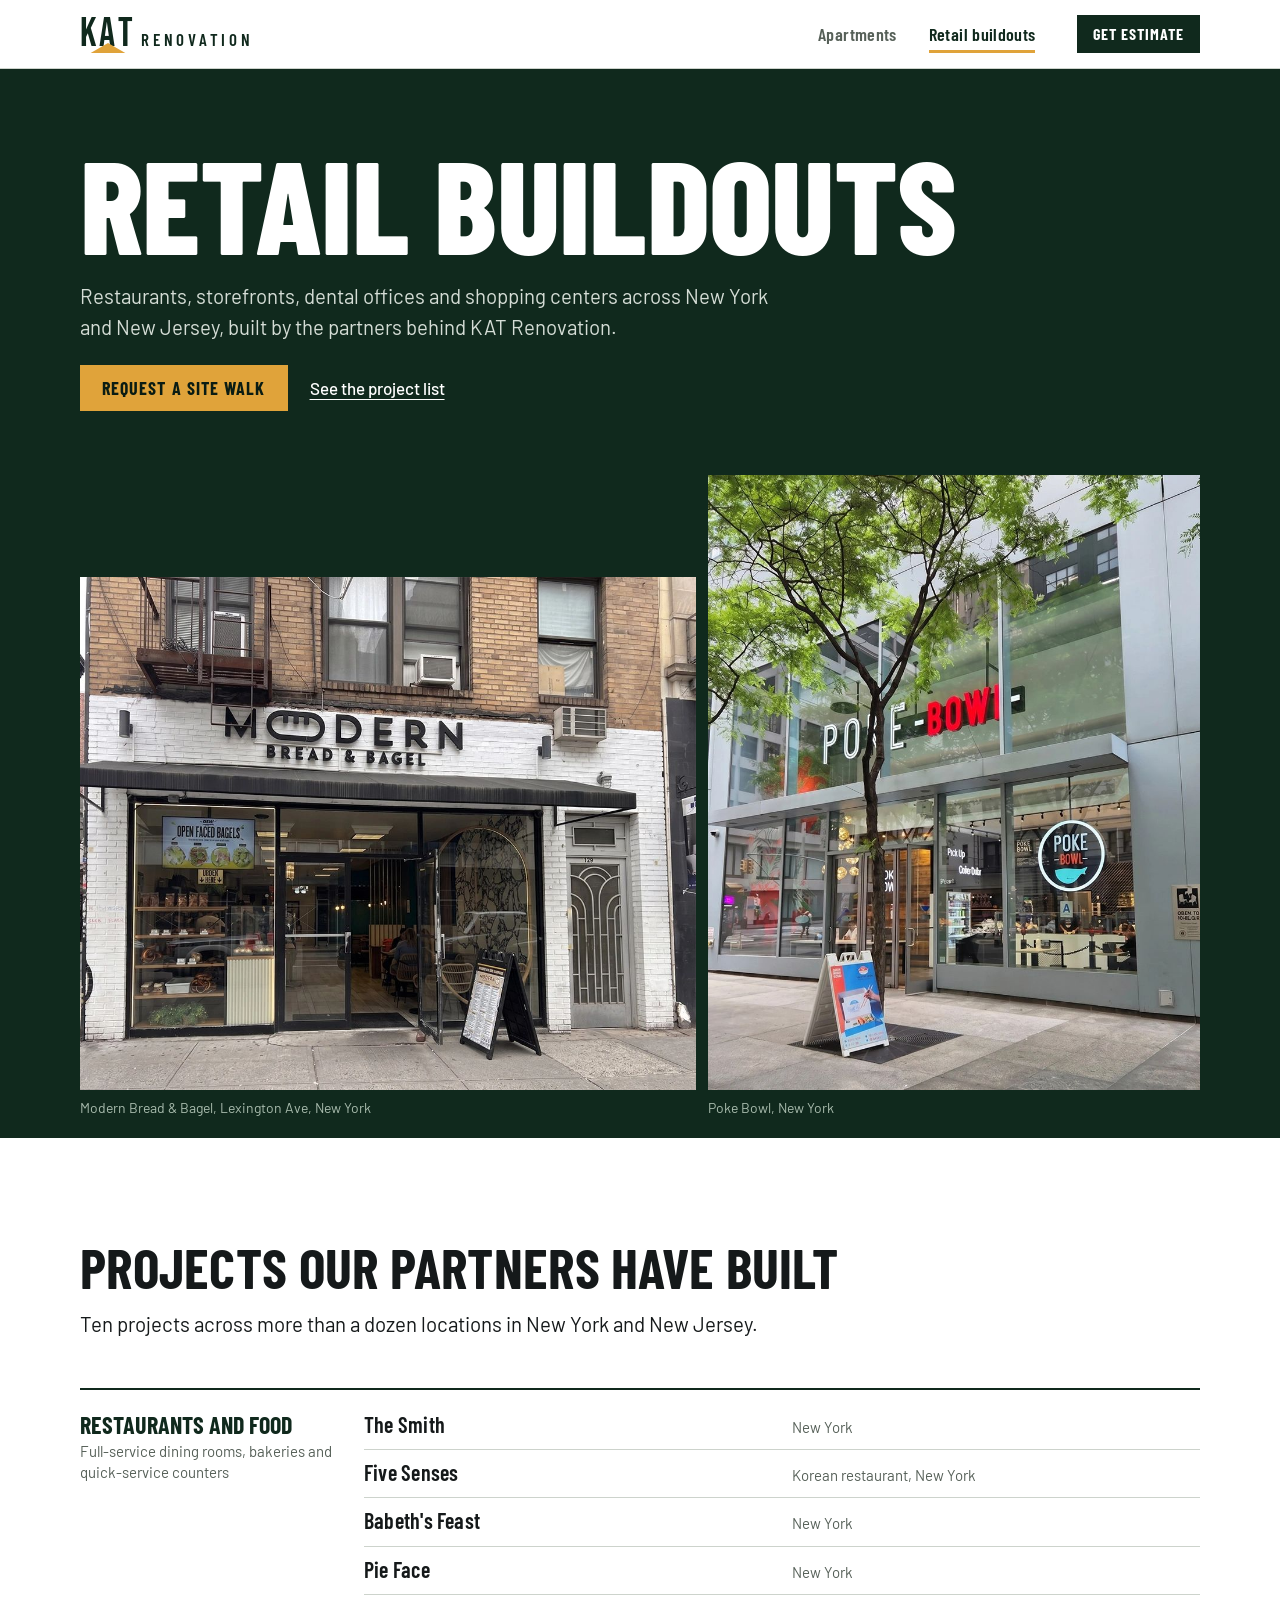
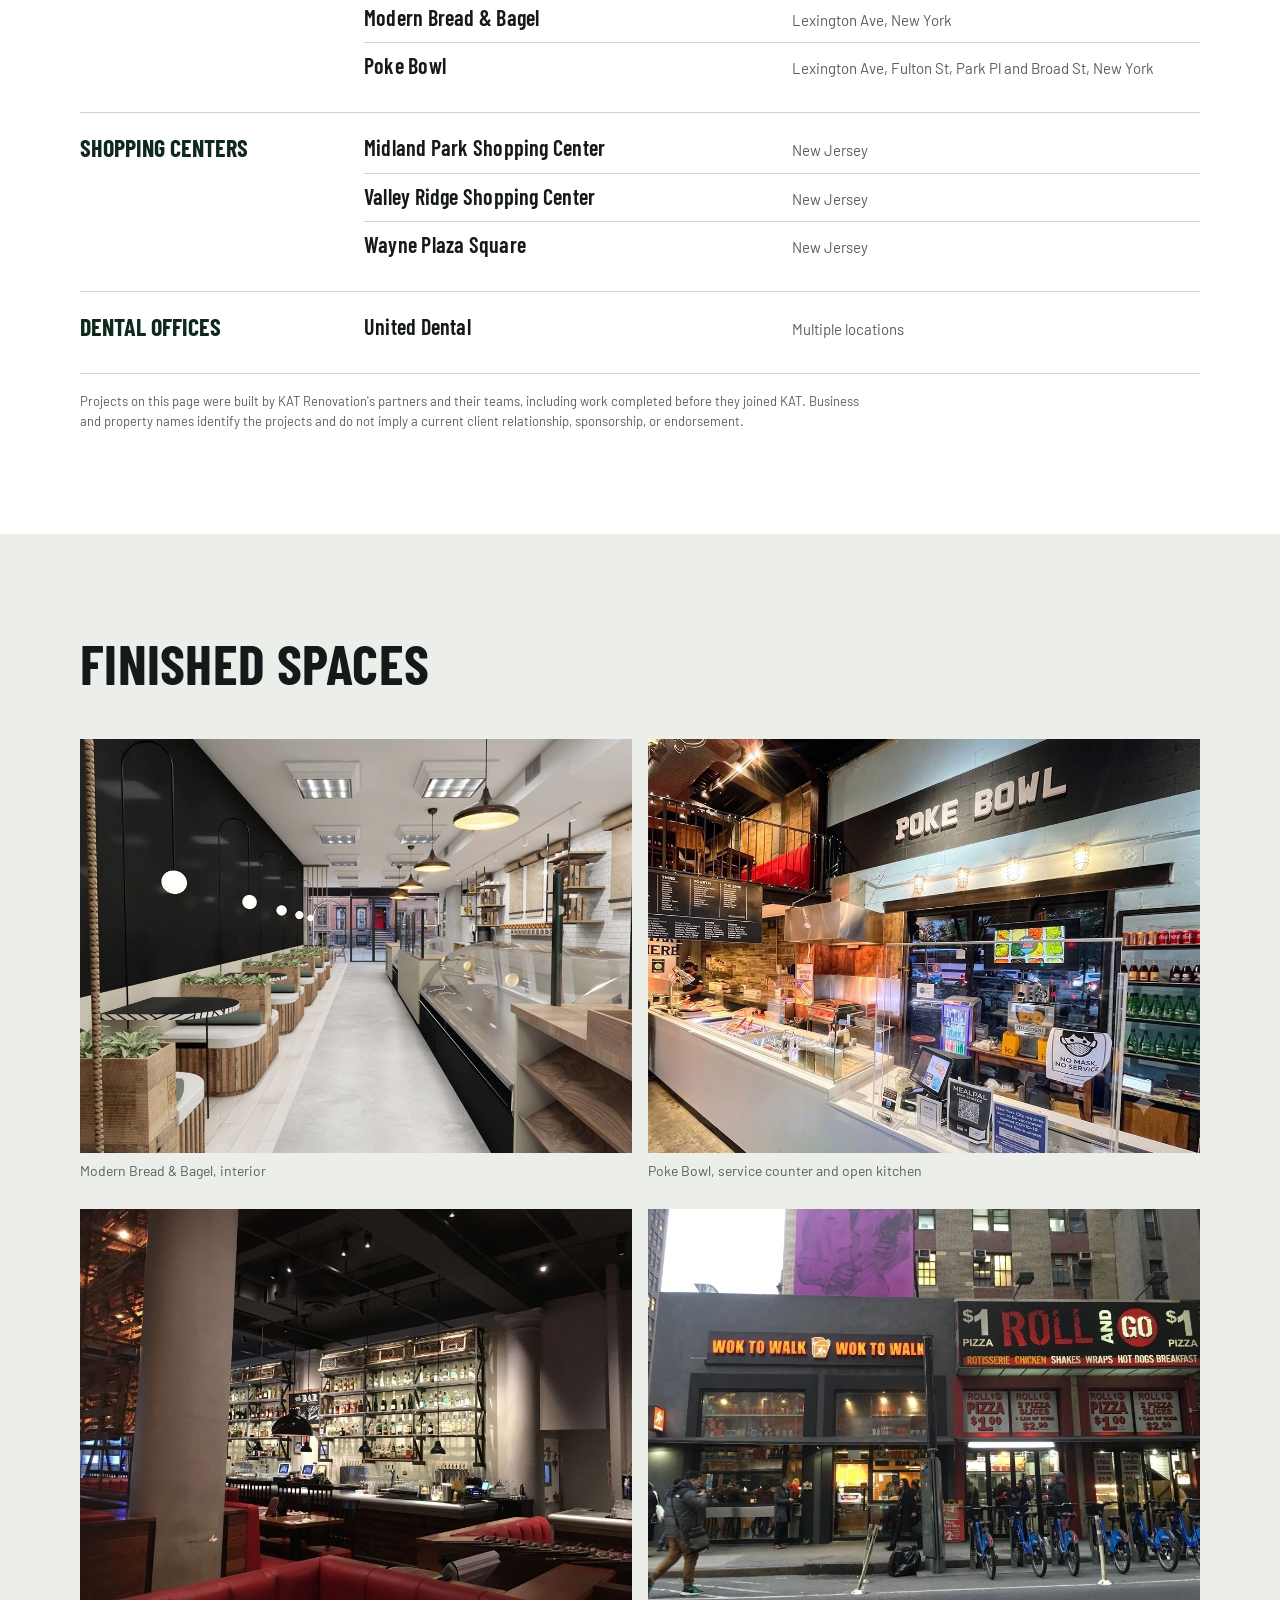
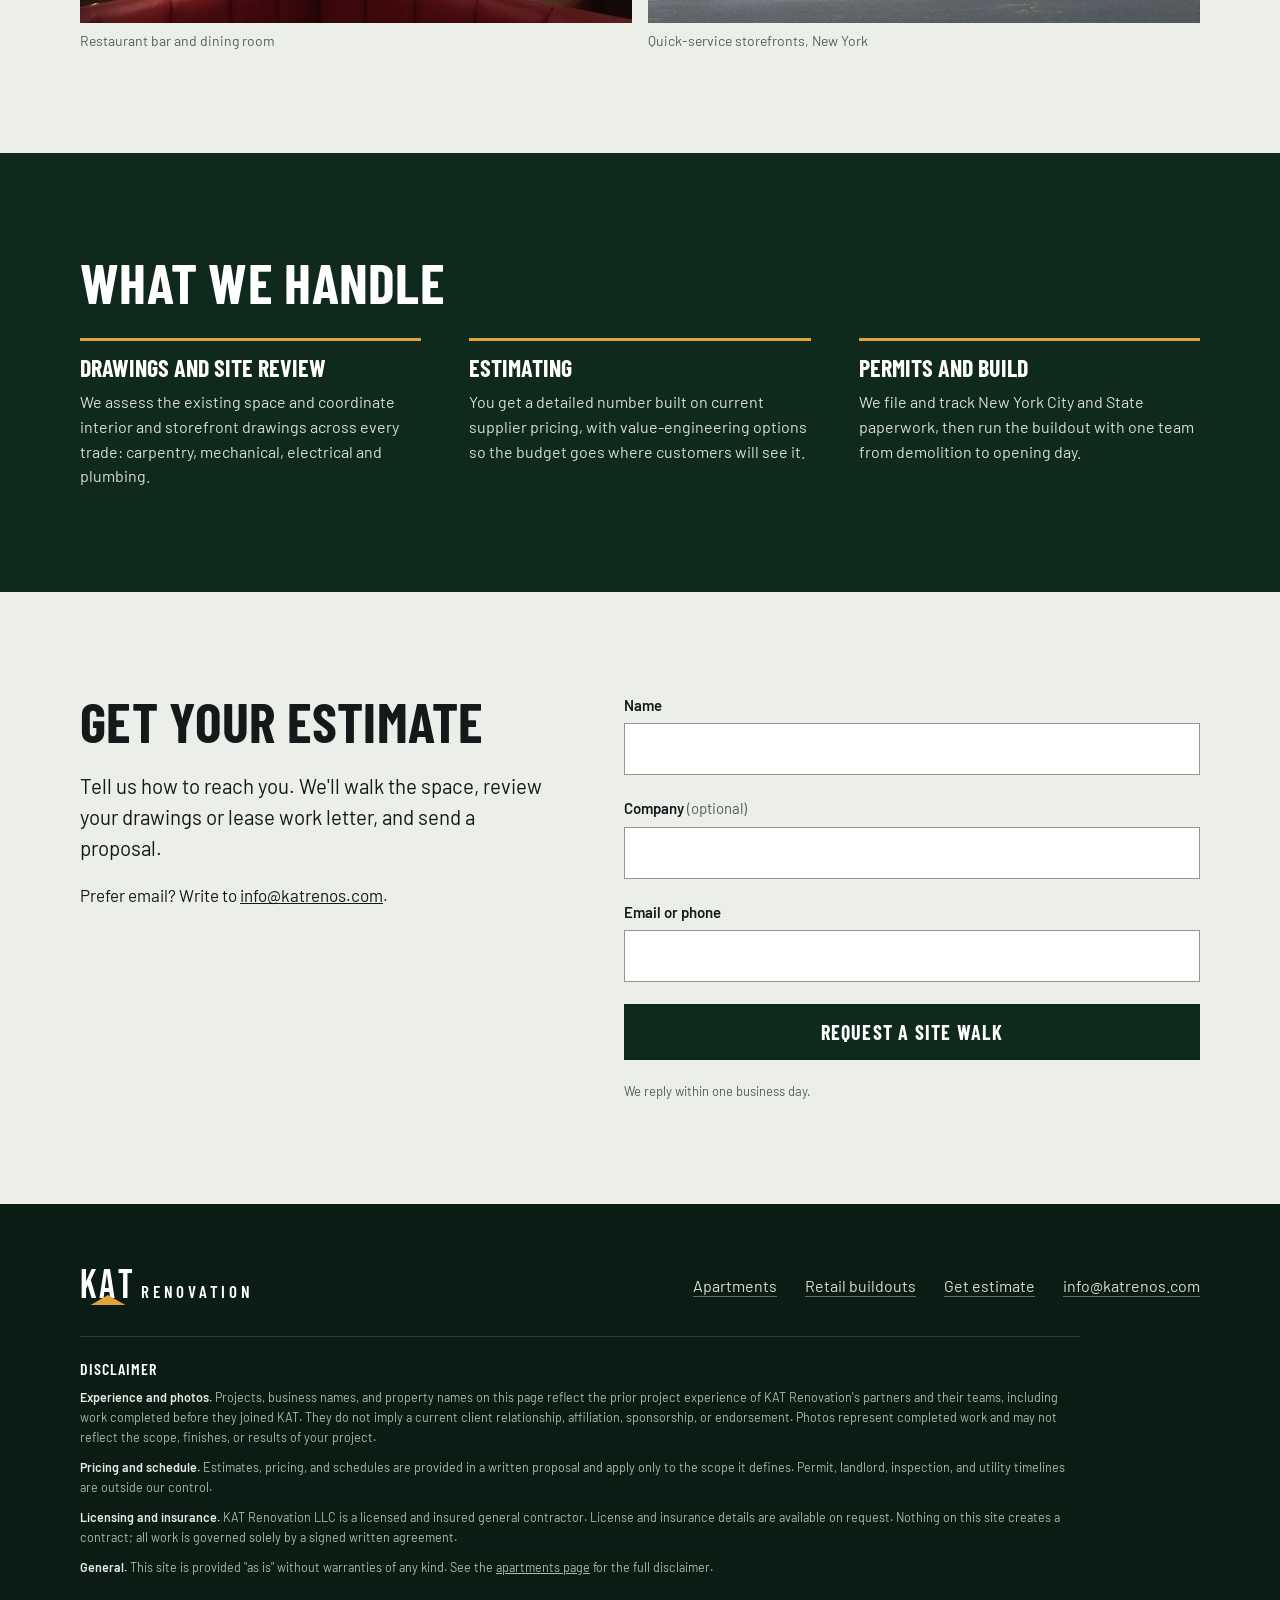
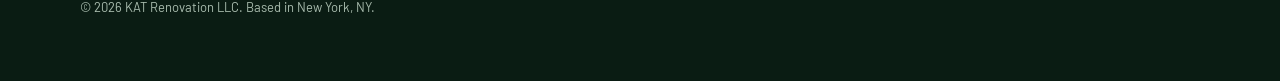
==== retail/index.html @ f68cf0c4 "design: site refresh and new Retail Buildouts page - Hand-written CSS replaces the Tailwind CDN; Bar" ====
<!doctype html>
<html lang="en">
<head>
<meta charset="utf-8">
<meta name="viewport" content="width=device-width, initial-scale=1, viewport-fit=cover">
<title>Retail Buildouts | KAT Renovation</title>
<meta name="description" content="Restaurant, storefront, dental office and shopping center buildouts across New York and New Jersey, from the partners behind KAT Renovation.">
<link rel="canonical" href="https://katrenos.com/retail/">
<meta property="og:site_name" content="KAT Renovation">
<meta property="og:title" content="Retail Buildouts | KAT Renovation">
<meta property="og:description" content="Restaurant, storefront, dental office and shopping center buildouts across New York and New Jersey.">
<meta property="og:url" content="https://katrenos.com/retail/">
<meta property="og:type" content="website">
<meta property="og:image" content="https://katrenos.com/images/og-card-2026.jpg">
<meta property="og:image:width" content="1200">
<meta property="og:image:height" content="630">
<meta name="twitter:card" content="summary_large_image">
<link rel="icon" type="image/png" sizes="32x32" href="/favicon-32.png">
<link rel="icon" type="image/png" sizes="192x192" href="/favicon-192.png">
<link rel="apple-touch-icon" sizes="180x180" href="/apple-touch-icon.png">
<link rel="preconnect" href="https://fonts.googleapis.com">
<link rel="preconnect" href="https://fonts.gstatic.com" crossorigin>
<link href="https://fonts.googleapis.com/css2?family=Barlow:wght@400;500;600&family=Barlow+Condensed:wght@600;700;800&family=Bebas+Neue&display=swap" rel="stylesheet">
<link rel="stylesheet" href="/styles.css?v=3">
</head>
<body>

<header class="site-header">
  <div class="wrap">
    <a href="/" class="kat-logo" aria-label="KAT Renovation home">
      <span class="kat-mark" aria-hidden="true">K<span class="a">A<svg viewBox="0 0 100 50" preserveAspectRatio="none"><polygon points="50,0 100,50 0,50" fill="#e0a33a"/></svg></span>T</span>
      <span class="kat-word">Renovation</span>
    </a>
    <nav class="tabs" aria-label="Work">
      <a href="/">Apartments</a>
      <a href="/retail/" aria-current="page">Retail buildouts</a>
    </nav>
    <a href="#estimate" class="btn btn--small">Get estimate</a>
  </div>
</header>

<main>

<section class="retail-hero">
  <div class="wrap">
    <div class="hero-copy">
      <h1 class="h-display">Retail buildouts</h1>
      <p class="lede">Restaurants, storefronts, dental offices and shopping centers across New York and New Jersey, built by the partners behind KAT Renovation.</p>
      <div class="hero-actions">
        <a href="#estimate" class="btn btn--gold">Request a site walk</a>
        <a href="#projects" class="text">See the project list</a>
      </div>
    </div>
    <div class="retail-lead">
      <figure class="wide">
        <img src="/images/retail/modern-bread-bagel-storefront.jpg" alt="Modern Bread and Bagel storefront with black awning and glass entry" width="1023" height="850">
        <figcaption>Modern Bread &amp; Bagel, Lexington Ave, New York</figcaption>
      </figure>
      <figure class="tall">
        <img src="/images/retail/poke-bowl-entrance.jpg" alt="Poke Bowl restaurant with a double-height glass storefront" width="1023" height="1059">
        <figcaption>Poke Bowl, New York</figcaption>
      </figure>
    </div>
  </div>
</section>

<section class="band" id="projects">
  <div class="wrap">
    <h2 class="h-section">Projects our partners have built</h2>
    <p class="lede" style="margin-top:14px">Ten projects across more than a dozen locations in New York and New Jersey.</p>
    <div class="ledger">
      <div class="ledger-group">
        <h3>Restaurants and food<small>Full-service dining rooms, bakeries and quick-service counters</small></h3>
        <ul class="ledger-list">
          <li><b>The Smith</b><span>New York</span></li>
          <li><b>Five Senses</b><span>Korean restaurant, New York</span></li>
          <li><b>Babeth's Feast</b><span>New York</span></li>
          <li><b>Pie Face</b><span>New York</span></li>
          <li><b>Modern Bread &amp; Bagel</b><span>Lexington Ave, New York</span></li>
          <li><b>Poke Bowl</b><span>Lexington Ave, Fulton St, Park Pl and Broad St, New York</span></li>
        </ul>
      </div>
      <div class="ledger-group">
        <h3>Shopping centers</h3>
        <ul class="ledger-list">
          <li><b>Midland Park Shopping Center</b><span>New Jersey</span></li>
          <li><b>Valley Ridge Shopping Center</b><span>New Jersey</span></li>
          <li><b>Wayne Plaza Square</b><span>New Jersey</span></li>
        </ul>
      </div>
      <div class="ledger-group">
        <h3>Dental offices</h3>
        <ul class="ledger-list">
          <li><b>United Dental</b><span>Multiple locations</span></li>
        </ul>
      </div>
    </div>
    <p class="note" style="margin-top:18px;max-width:60em">Projects on this page were built by KAT Renovation's partners and their teams, including work completed before they joined KAT. Business and property names identify the projects and do not imply a current client relationship, sponsorship, or endorsement.</p>
  </div>
</section>

<section class="band band--concrete">
  <div class="wrap">
    <h2 class="h-section">Finished spaces</h2>
    <div class="gallery">
      <figure>
        <img src="/images/retail/modern-bread-bagel-interior.jpg" alt="Bakery cafe interior with banquette seating, a display counter and pendant lights" loading="lazy" width="1023" height="767">
        <figcaption>Modern Bread &amp; Bagel, interior</figcaption>
      </figure>
      <figure>
        <img src="/images/retail/poke-bowl-counter.jpg" alt="Poke Bowl service counter with an open kitchen and mezzanine seating" loading="lazy" width="1023" height="794">
        <figcaption>Poke Bowl, service counter and open kitchen</figcaption>
      </figure>
      <figure>
        <img src="/images/retail/restaurant-bar.jpg" alt="Restaurant bar with a tall back-bar shelving wall and red leather booths" loading="lazy" width="1008" height="756">
        <figcaption>Restaurant bar and dining room</figcaption>
      </figure>
      <figure>
        <img src="/images/retail/quick-service-storefronts.jpg" alt="Two adjoining quick-service storefronts on a Manhattan street" loading="lazy" width="1008" height="756">
        <figcaption>Quick-service storefronts, New York</figcaption>
      </figure>
    </div>
  </div>
</section>

<section class="band band--shed">
  <div class="wrap">
    <h2 class="h-section">What we handle</h2>
    <div class="scope">
      <div>
        <h3>Drawings and site review</h3>
        <p>We assess the existing space and coordinate interior and storefront drawings across every trade: carpentry, mechanical, electrical and plumbing.</p>
      </div>
      <div>
        <h3>Estimating</h3>
        <p>You get a detailed number built on current supplier pricing, with value-engineering options so the budget goes where customers will see it.</p>
      </div>
      <div>
        <h3>Permits and build</h3>
        <p>We file and track New York City and State paperwork, then run the buildout with one team from demolition to opening day.</p>
      </div>
    </div>
  </div>
</section>

<section class="band band--concrete" id="estimate">
  <div class="wrap estimate">
    <div class="stack">
      <h2 class="h-section">Get your estimate</h2>
      <p class="lede">Tell us how to reach you. We'll walk the space, review your drawings or lease work letter, and send a proposal.</p>
      <p>Prefer email? Write to <a href="mailto:info@katrenos.com">info@katrenos.com</a>.</p>
    </div>
    <form class="form" id="estimateForm" action="https://formsubmit.co/info@katrenos.com" method="POST">
      <input type="hidden" name="_subject" value="New retail buildout request from katrenos.com">
      <input type="hidden" name="_captcha" value="false">
      <input type="hidden" name="_template" value="table">
      <input type="hidden" name="project_type" value="Retail buildout">
      <input type="text" name="_honey" style="display:none" tabindex="-1" autocomplete="off">
      <div class="field"><label for="f-name">Name</label><input id="f-name" type="text" name="name" autocomplete="name" required></div>
      <div class="field"><label for="f-company">Company <small>(optional)</small></label><input id="f-company" type="text" name="company" autocomplete="organization"></div>
      <div class="field"><label for="f-contact">Email or phone</label><input id="f-contact" type="text" name="email_or_phone" autocomplete="email" required></div>
      <button class="btn" type="submit">Request a site walk</button>
      <p class="note">We reply within one business day.</p>
    </form>
  </div>
</section>

</main>

<footer class="site-footer">
  <div class="wrap">
    <div class="footer-top">
      <a href="/" class="kat-logo" aria-label="KAT Renovation home">
        <span class="kat-mark" aria-hidden="true">K<span class="a">A<svg viewBox="0 0 100 50" preserveAspectRatio="none"><polygon points="50,0 100,50 0,50" fill="#e0a33a"/></svg></span>T</span>
        <span class="kat-word">Renovation</span>
      </a>
      <nav class="footer-nav" aria-label="Footer">
        <a href="/">Apartments</a>
        <a href="/retail/">Retail buildouts</a>
        <a href="#estimate">Get estimate</a>
        <a href="mailto:info@katrenos.com">info@katrenos.com</a>
      </nav>
    </div>
    <div class="disclaimer">
      <h2>Disclaimer</h2>
      <p><strong>Experience and photos.</strong> Projects, business names, and property names on this page reflect the prior project experience of KAT Renovation's partners and their teams, including work completed before they joined KAT. They do not imply a current client relationship, affiliation, sponsorship, or endorsement. Photos represent completed work and may not reflect the scope, finishes, or results of your project.</p>
      <p><strong>Pricing and schedule.</strong> Estimates, pricing, and schedules are provided in a written proposal and apply only to the scope it defines. Permit, landlord, inspection, and utility timelines are outside our control.</p>
      <p><strong>Licensing and insurance.</strong> KAT Renovation LLC is a licensed and insured general contractor. License and insurance details are available on request. Nothing on this site creates a contract; all work is governed solely by a signed written agreement.</p>
      <p><strong>General.</strong> This site is provided "as is" without warranties of any kind. See the <a href="/#estimate">apartments page</a> for the full disclaimer.</p>
    </div>
    <p class="legal">&copy; 2026 KAT Renovation LLC. Based in New York, NY.</p>
  </div>
</footer>

<script src="/site.js?v=3" defer></script>
</body>
</html>
---- styles.css ----
/* KAT Renovation
   Palette comes from the job site: NYC sidewalk-shed green, caution gold, concrete, primer white.
   Type is the Barlow family, drawn from highway and plate lettering. */

:root {
  --shed: #10291d;
  --shed-deep: #0a1c13;
  --gold: #e0a33a;
  --ink: #15191a;
  --muted: #566058;
  --concrete: #eceeea;
  --paper: #ffffff;
  --rule: #cdd3cc;
  --error: #a3261b;
  --wrap: 1200px;
  --gutter: clamp(16px, 4vw, 40px);
  --display: "Barlow Condensed", "Arial Narrow", sans-serif;
  --body: "Barlow", system-ui, -apple-system, sans-serif;
}

*, *::before, *::after { box-sizing: border-box; }
html { scroll-behavior: smooth; scroll-padding-top: 84px; -webkit-text-size-adjust: 100%; }
body {
  margin: 0;
  background: var(--paper);
  color: var(--ink);
  font: 400 17px/1.55 var(--body);
  -webkit-font-smoothing: antialiased;
}
img { display: block; max-width: 100%; height: auto; }
a { color: inherit; }
h1, h2, h3, p, ul, ol, figure, dl, dd { margin: 0; }
ul, ol { padding: 0; list-style: none; }
:focus-visible { outline: 3px solid var(--gold); outline-offset: 3px; }

.wrap { width: 100%; max-width: var(--wrap); margin-inline: auto; padding-inline: var(--gutter); }
.band { padding-block: clamp(56px, 8vw, 104px); }
.band--concrete { background: var(--concrete); }
.band--shed { background: var(--shed); color: #fff; }
.band--tight { padding-block: clamp(32px, 4vw, 48px); }

/* Type */
.h-display {
  font: 800 clamp(58px, 10.5vw, 132px)/0.86 var(--display);
  letter-spacing: -0.005em;
  text-transform: uppercase;
}
.h-section {
  font: 700 clamp(34px, 4.6vw, 56px)/0.98 var(--display);
  text-transform: uppercase;
  letter-spacing: 0.005em;
}
.h-sub { font: 600 22px/1.2 var(--display); letter-spacing: 0.01em; }
.lede { font-size: clamp(18px, 1.6vw, 21px); line-height: 1.5; max-width: 34em; }
.note { font-size: 13px; line-height: 1.5; color: var(--muted); }
.band--shed .note { color: #a9bcae; }
.measure { max-width: 38em; }
.stack > * + * { margin-top: 1.1em; }

/* Logo */
.kat-logo { display: inline-flex; align-items: baseline; gap: 0.4em; text-decoration: none; line-height: 1; color: var(--shed); }
.kat-mark { position: relative; display: inline-block; font: 400 40px/0.9 "Bebas Neue", Impact, sans-serif; letter-spacing: 0.04em; }
.kat-mark .a { position: relative; display: inline-block; padding: 0 0.02em; }
.kat-mark .a svg { position: absolute; left: 50%; bottom: -0.03em; width: 0.9em; height: 0.26em; transform: translateX(-50%); }
.kat-word { font: 600 17px/1 var(--display); letter-spacing: 0.22em; text-transform: uppercase; }
.site-footer .kat-logo, .band--shed .kat-logo { color: #fff; }

/* Header */
.site-header {
  position: sticky; top: 0; z-index: 40;
  background: rgba(255, 255, 255, 0.94);
  backdrop-filter: saturate(1.4) blur(10px);
  border-bottom: 1px solid var(--rule);
}
.site-header .wrap { display: flex; align-items: center; gap: 16px 28px; min-height: 68px; flex-wrap: wrap; }
.tabs { display: flex; gap: 4px; margin-left: auto; }
.tabs a {
  position: relative;
  padding: 10px 14px;
  font: 600 18px/1 var(--display);
  letter-spacing: 0.02em;
  text-decoration: none;
  color: var(--muted);
}
.tabs a:hover { color: var(--shed); }
.tabs a[aria-current="page"] { color: var(--shed); }
.tabs a[aria-current="page"]::after {
  content: ""; position: absolute; left: 14px; right: 14px; bottom: 0;
  height: 3px; background: var(--gold);
}
.btn {
  display: inline-flex; align-items: center; justify-content: center;
  padding: 14px 22px;
  background: var(--shed); color: #fff;
  font: 700 18px/1 var(--display); letter-spacing: 0.06em; text-transform: uppercase;
  text-decoration: none; border: 0; cursor: pointer;
  transition: background-color 0.15s;
}
.btn:hover { background: var(--shed-deep); }
.btn--gold { background: var(--gold); color: var(--shed-deep); }
.btn--gold:hover { background: #edb75a; }
.btn--small { padding: 11px 16px; font-size: 16px; }
.btn[disabled] { opacity: 0.6; cursor: default; }

@media (max-width: 640px) {
  .site-header .wrap { padding-block: 10px 0; min-height: 0; }
  .site-header .btn { margin-left: auto; }
  .tabs { order: 3; width: 100%; margin: 0 -14px; }
  .tabs a { padding: 12px 14px; }
}

/* Hero */
.hero { padding-block: clamp(32px, 5vw, 72px) clamp(40px, 6vw, 80px); background: var(--concrete); }
.hero-grid { display: grid; gap: clamp(28px, 4vw, 56px); align-items: center; }
@media (min-width: 900px) { .hero-grid { grid-template-columns: minmax(0, 5fr) minmax(0, 6fr); } }
.hero-copy > * + * { margin-top: 22px; }
.hero-copy .who { font: 600 18px/1.2 var(--display); letter-spacing: 0.04em; color: var(--muted); }
.hero-actions { display: flex; flex-wrap: wrap; align-items: center; gap: 14px 22px; }
.hero-actions a.text { font-weight: 500; text-underline-offset: 4px; }

.diptych { position: relative; padding-bottom: 12%; }
.diptych .after { width: 100%; aspect-ratio: 3 / 2; object-fit: cover; }
.diptych .before {
  position: absolute; left: -4%; bottom: 0;
  width: 44%; aspect-ratio: 3 / 2; object-fit: cover;
  border: 6px solid var(--concrete);
}
.tag {
  position: absolute; padding: 5px 10px;
  font: 600 15px/1 var(--display); letter-spacing: 0.04em;
  background: var(--shed); color: #fff;
}
.tag--gold { background: var(--gold); color: var(--shed-deep); }
.diptych .tag-after { top: 14px; right: 14px; }
.diptych .tag-before { left: calc(-4% + 16px); bottom: 10px; }
@media (max-width: 899px) { .diptych .before { left: 0; } .diptych .tag-before { left: 16px; } }

.facts { display: grid; gap: 0; border-top: 2px solid var(--shed); margin-top: clamp(32px, 5vw, 56px); }
.facts li { padding: 16px 0; border-bottom: 1px solid var(--rule); }
.facts strong { display: block; font: 700 26px/1.05 var(--display); text-transform: uppercase; color: var(--shed); }
.facts span { font-size: 15px; color: var(--muted); }
@media (min-width: 760px) {
  .facts { grid-template-columns: repeat(3, 1fr); }
  .facts li { padding: 18px 24px 4px 0; border-bottom: 0; }
  .facts li + li { padding-left: 24px; border-left: 1px solid var(--rule); }
}

/* Experience */
.names { display: flex; flex-wrap: wrap; gap: 6px 40px; font: 700 clamp(26px, 3.2vw, 38px)/1.1 var(--display); text-transform: uppercase; color: var(--shed); }
.split { display: grid; gap: 20px 56px; align-items: start; }
@media (min-width: 900px) { .split { grid-template-columns: minmax(0, 1fr) minmax(0, 1fr); } }

/* Before and after */
.pairs { display: grid; gap: clamp(36px, 5vw, 64px); margin-top: clamp(28px, 4vw, 48px); }
.pair { display: grid; gap: 12px; }
.pair-photos { display: grid; gap: 12px; }
@media (min-width: 640px) { .pair-photos { grid-template-columns: 1fr 1fr; } }
.shot { position: relative; }
.shot img { width: 100%; aspect-ratio: 3 / 2; object-fit: cover; }
.shot .tag { left: 12px; bottom: 12px; }

/* Schedule */
.schedule { margin-top: clamp(28px, 4vw, 48px); }
.sched-axis, .sched-row { display: grid; gap: 6px 24px; }
@media (min-width: 860px) { .sched-axis, .sched-row { grid-template-columns: 300px minmax(0, 1fr); } }
.sched-axis .track { display: flex; font: 600 15px/1 var(--display); letter-spacing: 0.04em; color: var(--muted); padding-bottom: 8px; }
.sched-axis .pre { width: 24%; }
.sched-axis .days { flex: 1; display: flex; justify-content: space-between; border-left: 2px solid var(--shed); padding-left: 8px; }
.sched-axis .days b { color: var(--shed); font-weight: 700; }
@media (max-width: 859px) { .sched-axis > :first-child { display: none; } }
.sched-row { padding: 18px 0; border-top: 1px solid var(--rule); align-items: center; }
.sched-row:last-child { border-bottom: 1px solid var(--rule); }
.sched-row h3 { font: 700 24px/1.05 var(--display); text-transform: uppercase; color: var(--shed); }
.sched-row p { font-size: 15px; color: var(--muted); margin-top: 4px; }
.sched-row .track {
  position: relative; height: 34px;
  background: linear-gradient(var(--shed), var(--shed)) 24% 0 / 2px 100% no-repeat, var(--concrete);
}
.bar {
  position: absolute; top: 5px; bottom: 5px;
  left: var(--from); width: calc(var(--to) - var(--from));
  background: var(--shed);
  transform-origin: left center;
}
.bar--gold { background: var(--gold); }
.bar--open {
  background: repeating-linear-gradient(135deg, var(--shed) 0 6px, transparent 6px 12px);
  border: 2px solid var(--shed);
}
.js .schedule:not(.is-in) .bar { transform: scaleX(0); }
.schedule.is-in .bar { transform: scaleX(1); transition: transform 0.7s cubic-bezier(0.2, 0.7, 0.2, 1); transition-delay: calc(var(--i) * 0.16s); }
@media (prefers-reduced-motion: reduce) {
  .js .schedule:not(.is-in) .bar, .schedule.is-in .bar { transform: none; transition: none; }
  html { scroll-behavior: auto; }
}

/* Why KAT + calculator */
.why { display: grid; gap: clamp(32px, 5vw, 72px); align-items: start; }
@media (min-width: 940px) { .why { grid-template-columns: minmax(0, 1fr) minmax(0, 440px); } }
.points { margin-top: 28px; display: grid; gap: 18px; }
.points li { position: relative; padding-left: 34px; font-size: 18px; line-height: 1.45; max-width: 32em; }
.points li::before {
  content: ""; position: absolute; left: 0; top: 0.42em;
  border: 9px solid transparent; border-top: 0; border-bottom: 11px solid var(--gold);
}
.calc { background: var(--shed-deep); border: 1px solid rgba(255, 255, 255, 0.14); padding: clamp(20px, 3vw, 30px); }
.calc h3 { font: 700 26px/1 var(--display); text-transform: uppercase; }
.calc-field { margin-top: 22px; }
.calc-field label { display: flex; justify-content: space-between; align-items: baseline; font-size: 15px; }
.calc-field output, .calc-field .val { font: 700 22px/1 var(--display); color: var(--gold); }
.calc input[type="range"] { width: 100%; margin: 12px 0 0; accent-color: var(--gold); }
.calc-result { margin-top: 26px; background: #fff; color: var(--ink); padding: 18px 20px; }
.calc-result dl { display: grid; grid-template-columns: 1fr auto; gap: 6px 16px; font-size: 15px; }
.calc-result dd { text-align: right; font-weight: 600; font-variant-numeric: tabular-nums; }
.calc-total { margin-top: 14px; padding-top: 14px; border-top: 2px solid var(--shed); display: flex; justify-content: space-between; align-items: baseline; gap: 12px; }
.calc-total span { font-weight: 600; }
.calc-total strong { font: 800 clamp(40px, 6vw, 54px)/0.9 var(--display); color: var(--shed); font-variant-numeric: tabular-nums; }
.calc .note { margin-top: 14px; }

/* Estimate form */
.estimate { display: grid; gap: clamp(28px, 5vw, 72px); align-items: start; }
@media (min-width: 900px) { .estimate { grid-template-columns: minmax(0, 5fr) minmax(0, 6fr); } }
.form { display: grid; gap: 22px; }
.field label { display: block; font-weight: 600; font-size: 15px; margin-bottom: 6px; }
.field label small { font-weight: 400; color: var(--muted); font-size: inherit; }
.field input {
  width: 100%; padding: 14px 14px;
  font: 400 17px/1.3 var(--body); color: var(--ink);
  background: #fff; border: 1px solid #8f9990; border-radius: 0;
}
.field input:focus { outline: 3px solid var(--gold); outline-offset: 0; border-color: var(--shed); }
.form .btn { width: 100%; padding: 18px; font-size: 20px; }
.form-error { color: var(--error); font-size: 15px; }
.form-done h3 { font: 700 34px/1 var(--display); text-transform: uppercase; color: var(--shed); }
.form-done p { margin-top: 10px; }

/* Footer */
.site-footer { background: var(--shed-deep); color: #d5ddd6; padding-block: clamp(40px, 6vw, 64px); }
.footer-top { display: flex; flex-wrap: wrap; gap: 20px 40px; align-items: center; justify-content: space-between; }
.footer-nav { display: flex; flex-wrap: wrap; gap: 8px 28px; font-size: 16px; }
.footer-nav a { text-underline-offset: 4px; text-decoration-color: rgba(255, 255, 255, 0.35); }
.footer-nav a:hover { text-decoration-color: var(--gold); }
.disclaimer { margin-top: 32px; padding-top: 24px; border-top: 1px solid rgba(255, 255, 255, 0.16); font-size: 12.5px; line-height: 1.6; color: #a9bcae; display: grid; gap: 10px; max-width: 80em; }
.disclaimer strong { color: #e6ece7; font-weight: 600; }
.disclaimer h2 { font: 600 16px/1 var(--display); letter-spacing: 0.06em; text-transform: uppercase; color: #fff; }
.legal { margin-top: 20px; font-size: 13px; color: #a9bcae; }

/* Retail page */
.retail-hero { background: var(--shed); color: #fff; padding-block: clamp(36px, 6vw, 88px) 0; }
.retail-hero .lede { color: #d5ddd6; }
.retail-hero .hero-copy { padding-bottom: clamp(32px, 5vw, 64px); }
.retail-lead { display: grid; gap: 12px; }
@media (min-width: 760px) { .retail-lead { grid-template-columns: 5fr 4fr; align-items: end; } }
.retail-lead figure { position: relative; }
.retail-lead img { width: 100%; object-fit: cover; }
.retail-lead .wide img { aspect-ratio: 6 / 5; }
.retail-lead .tall img { aspect-ratio: 4 / 5; }
figcaption { font-size: 14px; line-height: 1.4; color: var(--muted); padding-top: 8px; }
.retail-hero figcaption { color: #a9bcae; padding-bottom: 20px; }

.ledger { margin-top: clamp(28px, 4vw, 48px); border-top: 2px solid var(--shed); }
.ledger-group { display: grid; gap: 4px 24px; padding: 22px 0; border-bottom: 1px solid var(--rule); }
@media (min-width: 860px) { .ledger-group { grid-template-columns: 260px minmax(0, 1fr); } }
.ledger-group h3 { font: 700 24px/1.05 var(--display); text-transform: uppercase; color: var(--shed); }
.ledger-group h3 small { display: block; font: 400 15px/1.4 var(--body); text-transform: none; color: var(--muted); margin-top: 4px; }
.ledger-list li { display: grid; gap: 0 20px; padding: 10px 0; border-top: 1px solid var(--rule); }
.ledger-list li:first-child { border-top: 0; padding-top: 0; }
@media (min-width: 560px) { .ledger-list li { grid-template-columns: minmax(0, 1fr) minmax(0, 1fr); align-items: baseline; } }
.ledger-list b { font: 600 22px/1.15 var(--display); letter-spacing: 0.01em; }
.ledger-list span { font-size: 15px; color: var(--muted); }

.gallery { display: grid; gap: 28px 16px; margin-top: clamp(28px, 4vw, 48px); }
@media (min-width: 700px) { .gallery { grid-template-columns: repeat(2, 1fr); } }
.gallery img { width: 100%; aspect-ratio: 4 / 3; object-fit: cover; }

.scope { display: grid; gap: 28px 48px; margin-top: 28px; }
@media (min-width: 800px) { .scope { grid-template-columns: repeat(3, 1fr); } }
.scope h3 { font: 700 24px/1.05 var(--display); text-transform: uppercase; padding-top: 14px; border-top: 3px solid var(--gold); }
.scope p { margin-top: 10px; color: #d5ddd6; font-size: 16px; }

/* Small-screen polish */
@media (max-width: 859px) {
  .ledger-group h3 { margin-bottom: 12px; }
  .sched-axis .pre { font-size: 13px; letter-spacing: 0; }
  .sched-row .track { margin-top: 10px; }
}
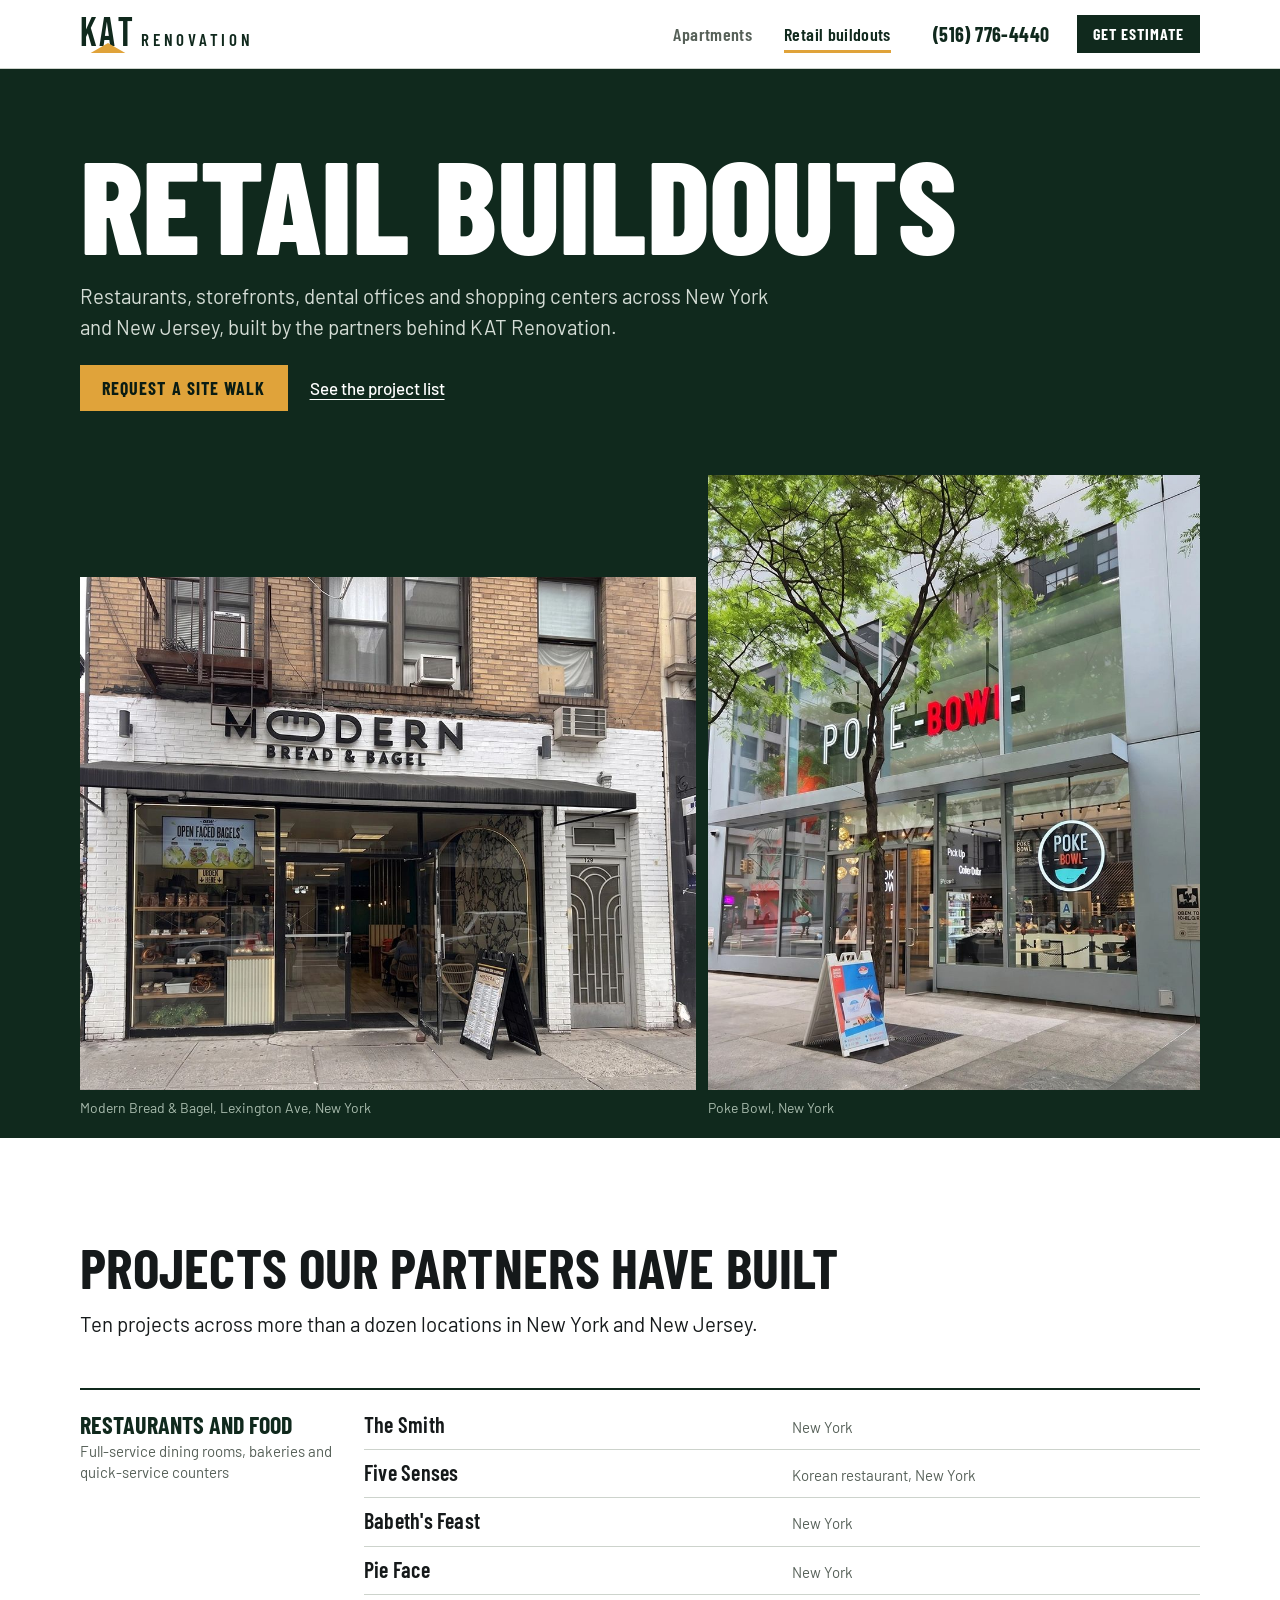
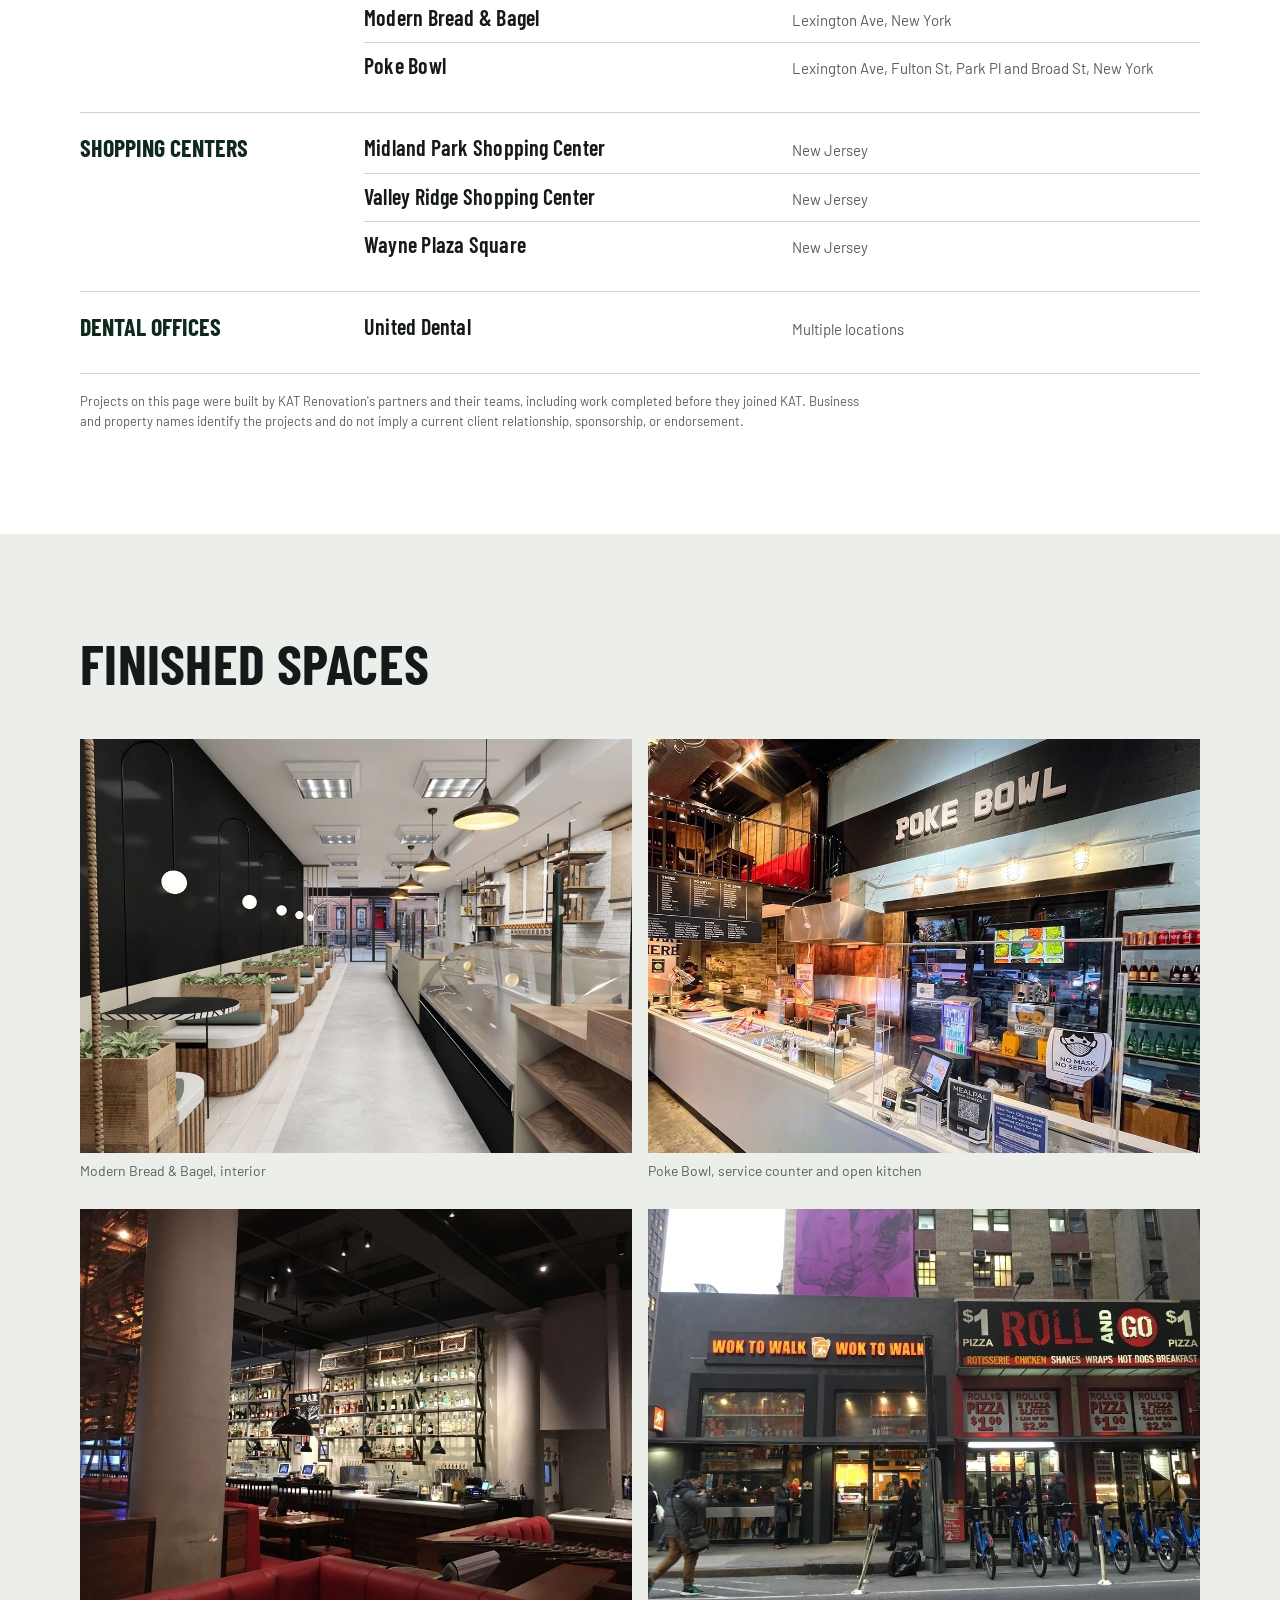
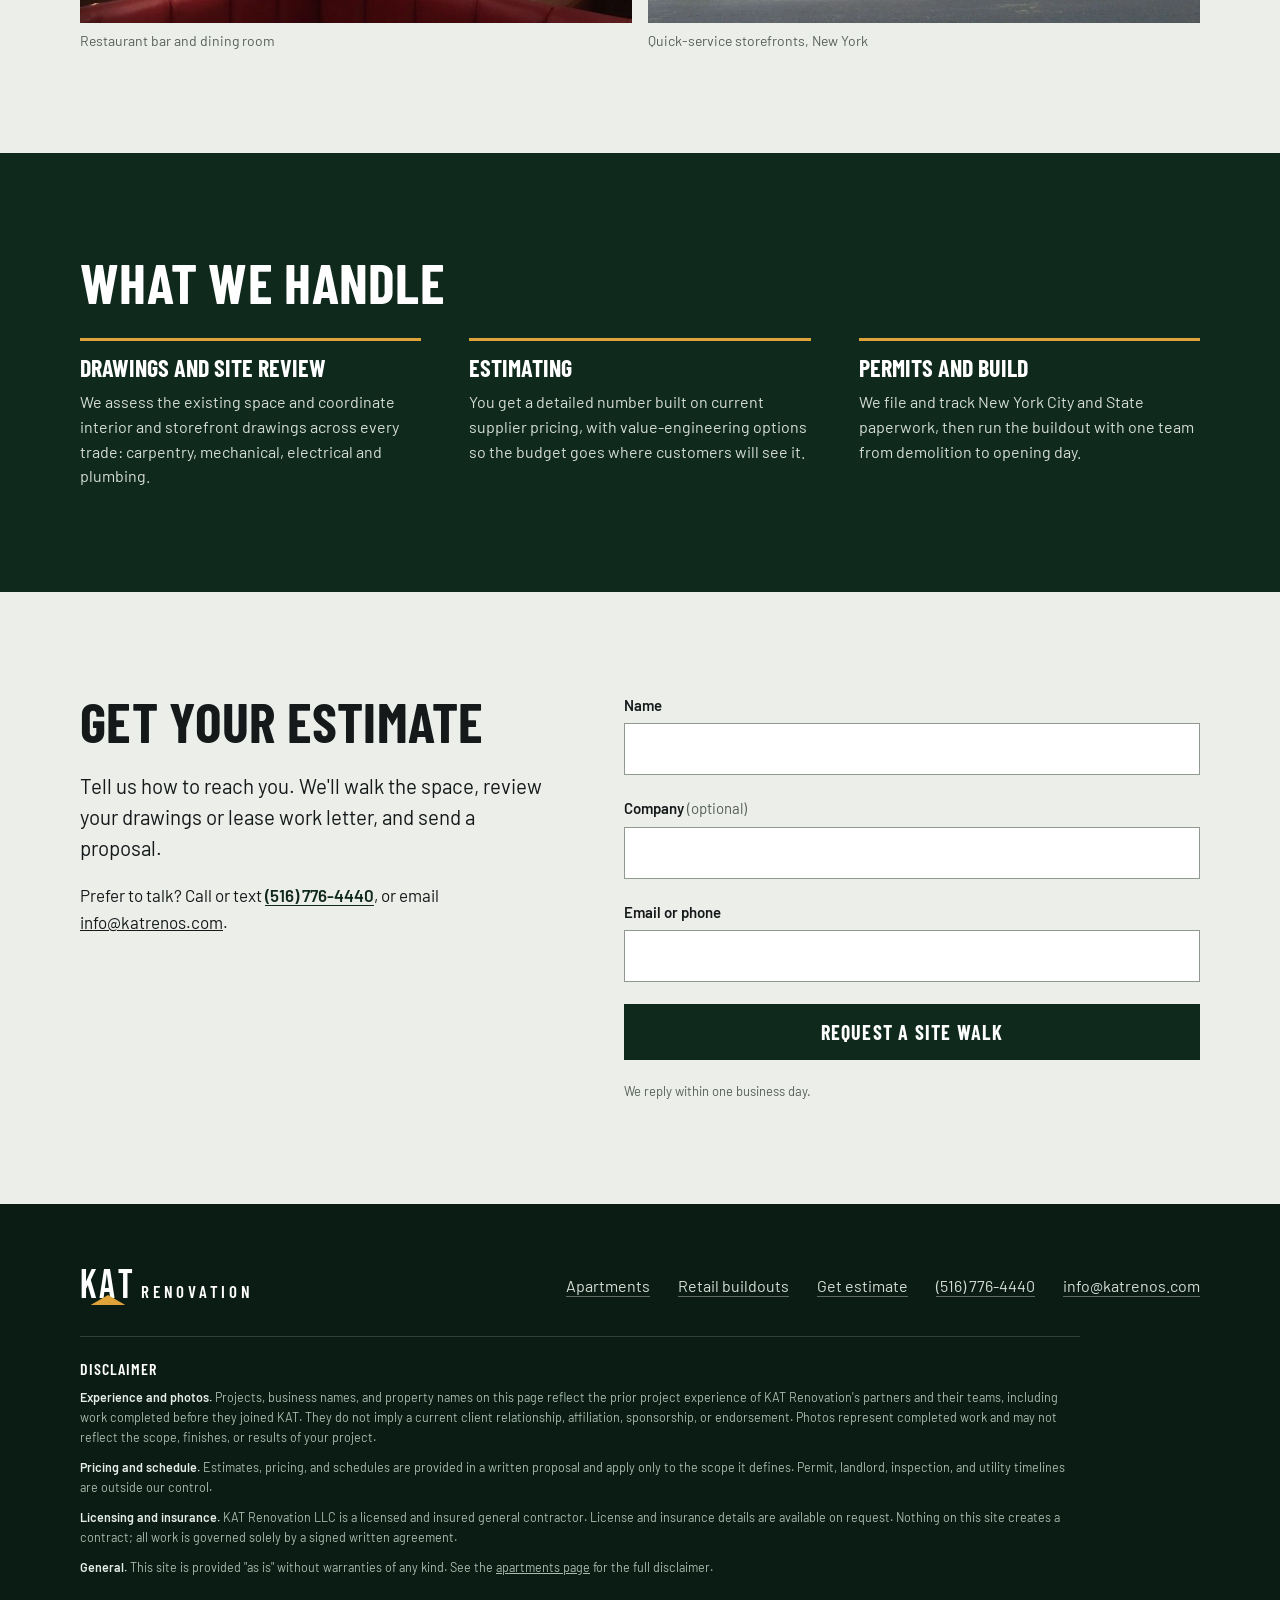
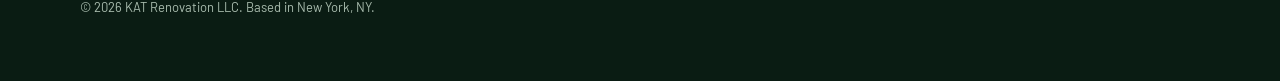
==== commit f938b1af: "feat: phone number in header, footer and estimate section; sticky Call, Text, Get estimate bar on ph" ====
--- a/retail/index.html
+++ b/retail/index.html
@@ -21,7 +21,7 @@
 <link rel="preconnect" href="https://fonts.googleapis.com">
 <link rel="preconnect" href="https://fonts.gstatic.com" crossorigin>
 <link href="https://fonts.googleapis.com/css2?family=Barlow:wght@400;500;600&family=Barlow+Condensed:wght@600;700;800&family=Bebas+Neue&display=swap" rel="stylesheet">
-<link rel="stylesheet" href="/styles.css?v=3">
+<link rel="stylesheet" href="/styles.css?v=4">
 </head>
 <body>
 
@@ -35,6 +35,7 @@
       <a href="/">Apartments</a>
       <a href="/retail/" aria-current="page">Retail buildouts</a>
     </nav>
+    <a class="phone" href="tel:+15167764440">(516) 776-4440</a>
     <a href="#estimate" class="btn btn--small">Get estimate</a>
   </div>
 </header>
@@ -148,7 +149,7 @@
     <div class="stack">
       <h2 class="h-section">Get your estimate</h2>
       <p class="lede">Tell us how to reach you. We'll walk the space, review your drawings or lease work letter, and send a proposal.</p>
-      <p>Prefer email? Write to <a href="mailto:info@katrenos.com">info@katrenos.com</a>.</p>
+      <p>Prefer to talk? Call or text <a class="tel" href="tel:+15167764440">(516) 776-4440</a>, or email <a href="mailto:info@katrenos.com">info@katrenos.com</a>.</p>
     </div>
     <form class="form" id="estimateForm" action="https://formsubmit.co/info@katrenos.com" method="POST">
       <input type="hidden" name="_subject" value="New retail buildout request from katrenos.com">
@@ -178,6 +179,7 @@
         <a href="/">Apartments</a>
         <a href="/retail/">Retail buildouts</a>
         <a href="#estimate">Get estimate</a>
+        <a href="tel:+15167764440">(516) 776-4440</a>
         <a href="mailto:info@katrenos.com">info@katrenos.com</a>
       </nav>
     </div>
@@ -192,6 +194,12 @@
   </div>
 </footer>
 
-<script src="/site.js?v=3" defer></script>
+<nav class="reach" aria-label="Contact">
+  <a href="tel:+15167764440">Call</a>
+  <a href="sms:+15167764440">Text</a>
+  <a href="#estimate" class="reach-main">Get estimate</a>
+</nav>
+
+<script src="/site.js?v=4" defer></script>
 </body>
 </html>
--- a/styles.css
+++ b/styles.css
@@ -284,3 +284,28 @@
   .sched-axis .pre { font-size: 13px; letter-spacing: 0; }
   .sched-row .track { margin-top: 10px; }
 }
+
+/* Phone number and the reach bar */
+.site-header .phone, .tel { font: 700 20px/1 var(--display); letter-spacing: 0.02em; color: var(--shed); text-decoration: none; white-space: nowrap; }
+.site-header .phone:hover, .tel:hover { text-decoration: underline; text-underline-offset: 4px; }
+.tel { font-size: inherit; font-family: inherit; font-weight: 600; letter-spacing: 0; text-decoration: underline; text-underline-offset: 3px; }
+.reach { display: none; }
+@media (max-width: 760px) {
+  .site-header .phone { display: none; }
+  .reach {
+    position: fixed; left: 0; right: 0; bottom: 0; z-index: 50;
+    display: grid; grid-template-columns: 1fr 1fr 1.5fr;
+    background: var(--shed-deep);
+    padding-bottom: env(safe-area-inset-bottom, 0px);
+    border-top: 1px solid rgba(255, 255, 255, 0.18);
+  }
+  .reach a {
+    display: flex; align-items: center; justify-content: center; min-height: 54px;
+    font: 700 18px/1 var(--display); letter-spacing: 0.06em; text-transform: uppercase;
+    color: #fff; text-decoration: none;
+    border-left: 1px solid rgba(255, 255, 255, 0.18);
+  }
+  .reach a:first-child { border-left: 0; }
+  .reach .reach-main { background: var(--gold); color: var(--shed-deep); }
+  .site-footer { padding-bottom: calc(clamp(40px, 6vw, 64px) + 60px + env(safe-area-inset-bottom, 0px)); }
+}
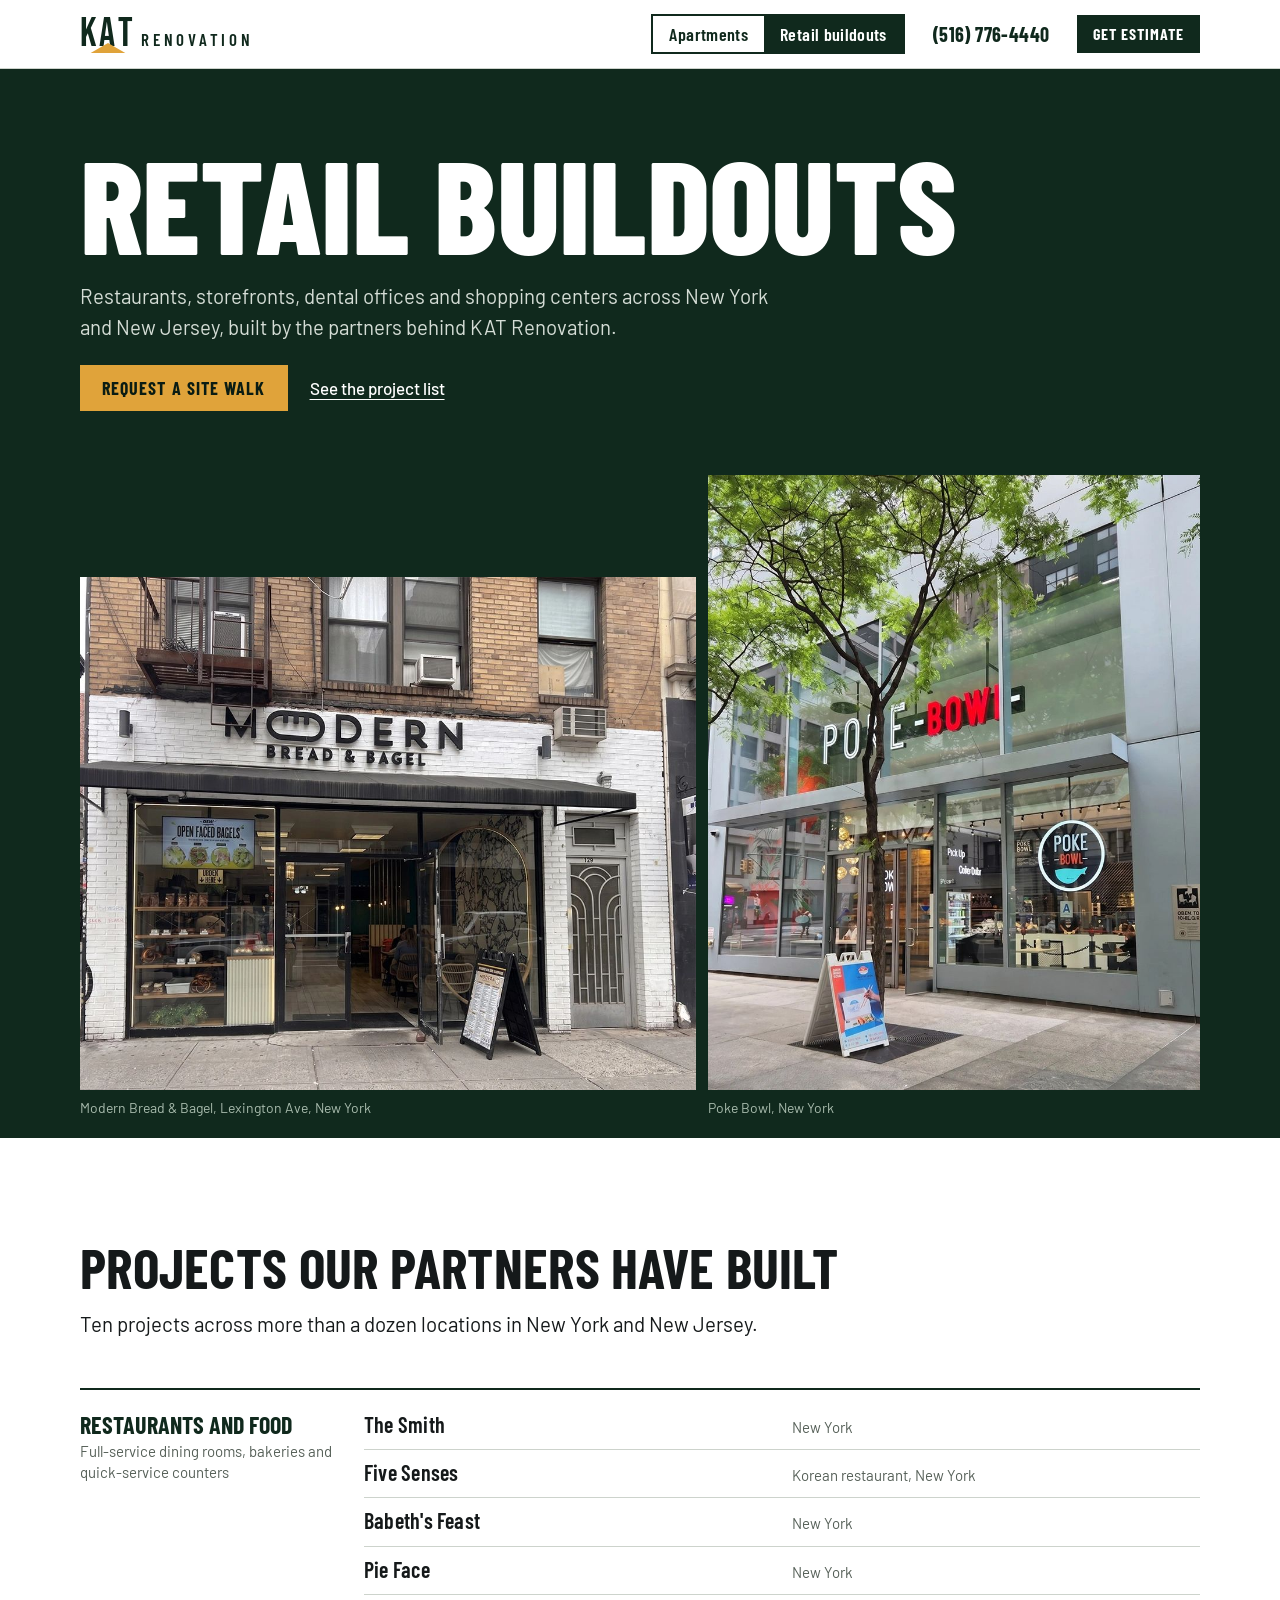
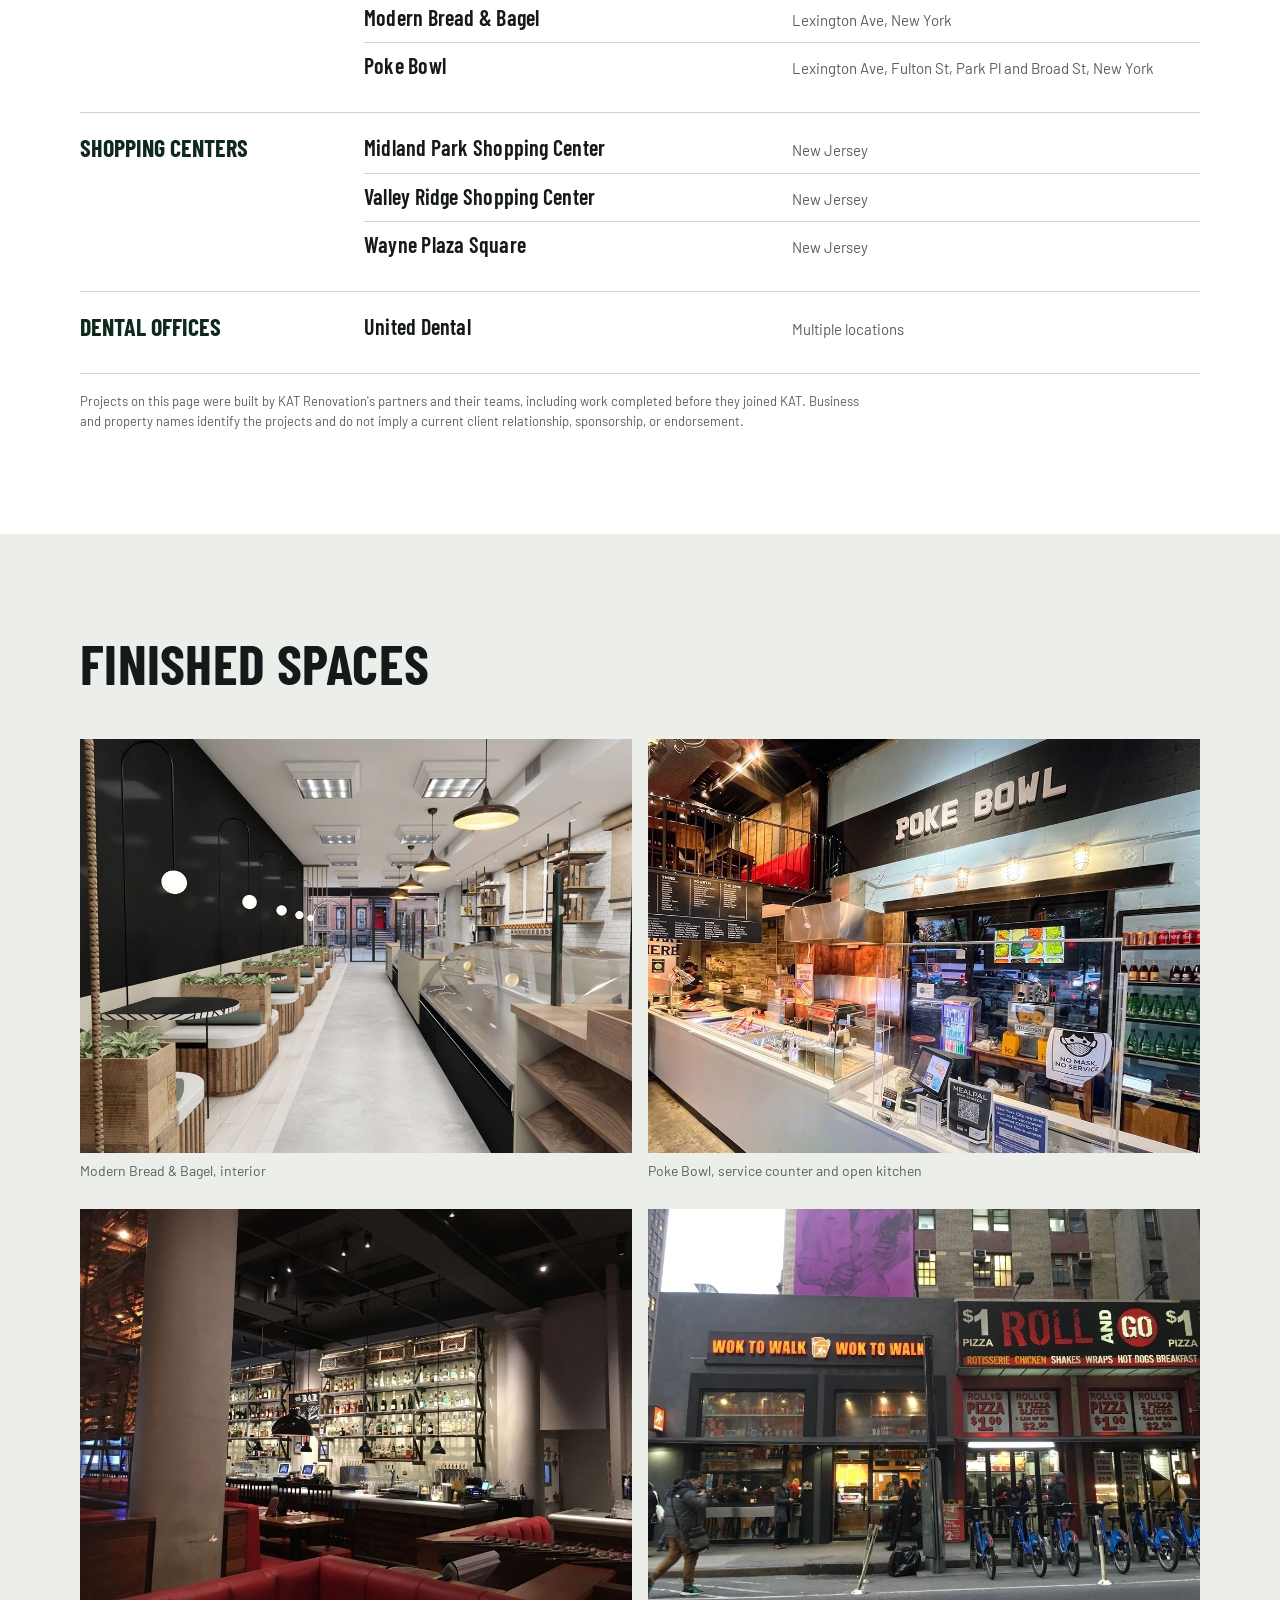
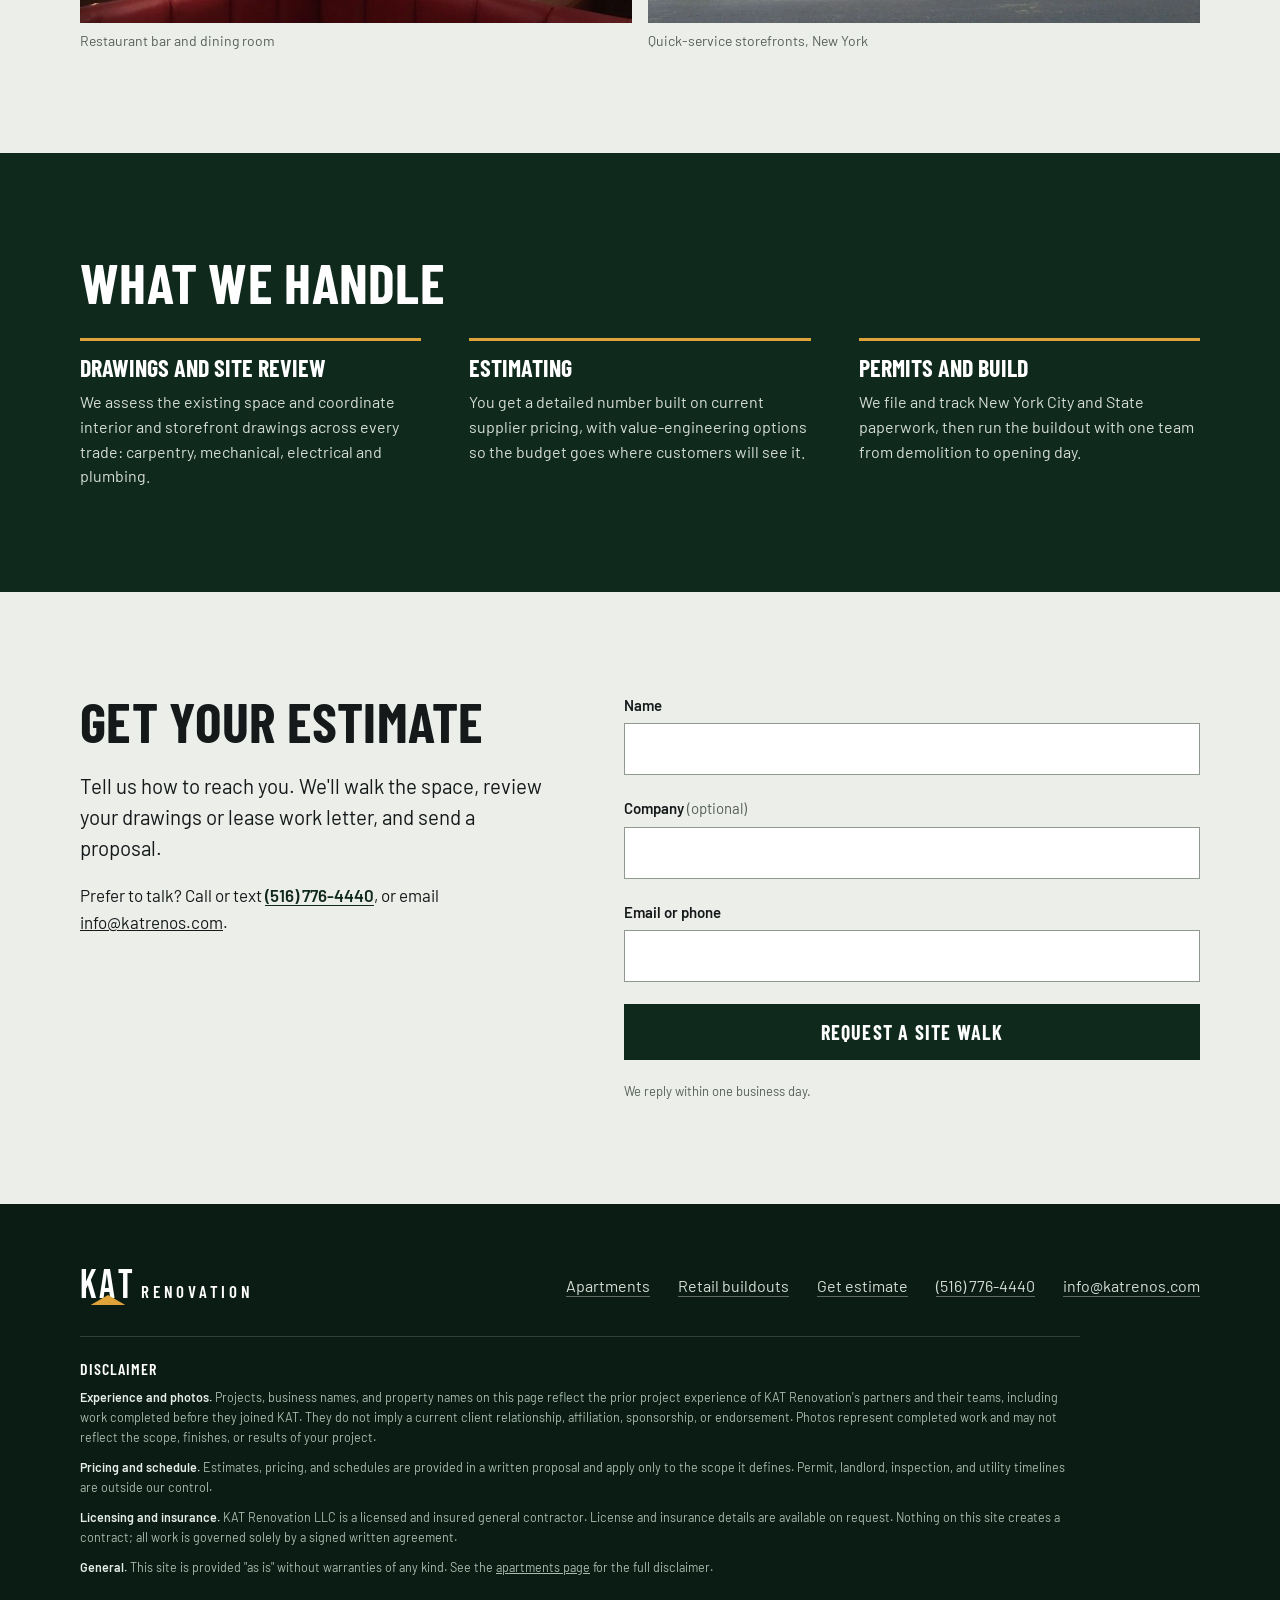
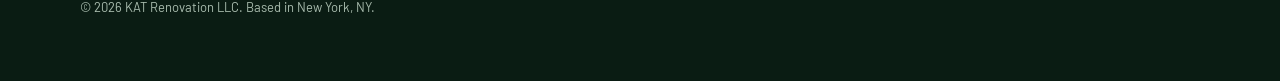
==== commit 1fdf9cda: "feat: make retail buildouts easier to find: tab switch, hero line, retail section on the apartments " ====
--- a/retail/index.html
+++ b/retail/index.html
@@ -21,7 +21,7 @@
 <link rel="preconnect" href="https://fonts.googleapis.com">
 <link rel="preconnect" href="https://fonts.gstatic.com" crossorigin>
 <link href="https://fonts.googleapis.com/css2?family=Barlow:wght@400;500;600&family=Barlow+Condensed:wght@600;700;800&family=Bebas+Neue&display=swap" rel="stylesheet">
-<link rel="stylesheet" href="/styles.css?v=4">
+<link rel="stylesheet" href="/styles.css?v=5">
 </head>
 <body>
 
--- a/styles.css
+++ b/styles.css
@@ -309,3 +309,23 @@
   .reach .reach-main { background: var(--gold); color: var(--shed-deep); }
   .site-footer { padding-bottom: calc(clamp(40px, 6vw, 64px) + 60px + env(safe-area-inset-bottom, 0px)); }
 }
+
+/* Tabs as a two-way switch, so the second option reads as a button */
+.tabs { gap: 0; border: 2px solid var(--shed); }
+.tabs a { padding: 9px 16px; color: var(--shed); background: #fff; }
+.tabs a:hover { background: var(--concrete); }
+.tabs a[aria-current="page"] { background: var(--shed); color: #fff; }
+.tabs a[aria-current="page"]::after { display: none; }
+@media (max-width: 640px) {
+  .tabs { margin: 0 0 10px; }
+  .tabs a { flex: 1; text-align: center; padding: 11px 8px; }
+}
+
+/* Retail mentions on the apartments page */
+.hero-copy .also { font-size: 16px; color: var(--muted); }
+.hero-copy .also a { color: var(--shed); font-weight: 600; text-underline-offset: 4px; }
+.promo { display: grid; gap: clamp(28px, 5vw, 64px); align-items: center; }
+@media (min-width: 900px) { .promo { grid-template-columns: minmax(0, 5fr) minmax(0, 6fr); } }
+.promo .lede { color: #d5ddd6; }
+.promo-photos { display: grid; grid-template-columns: 1fr 1fr; gap: 12px; }
+.promo-photos img { width: 100%; aspect-ratio: 4 / 5; object-fit: cover; }
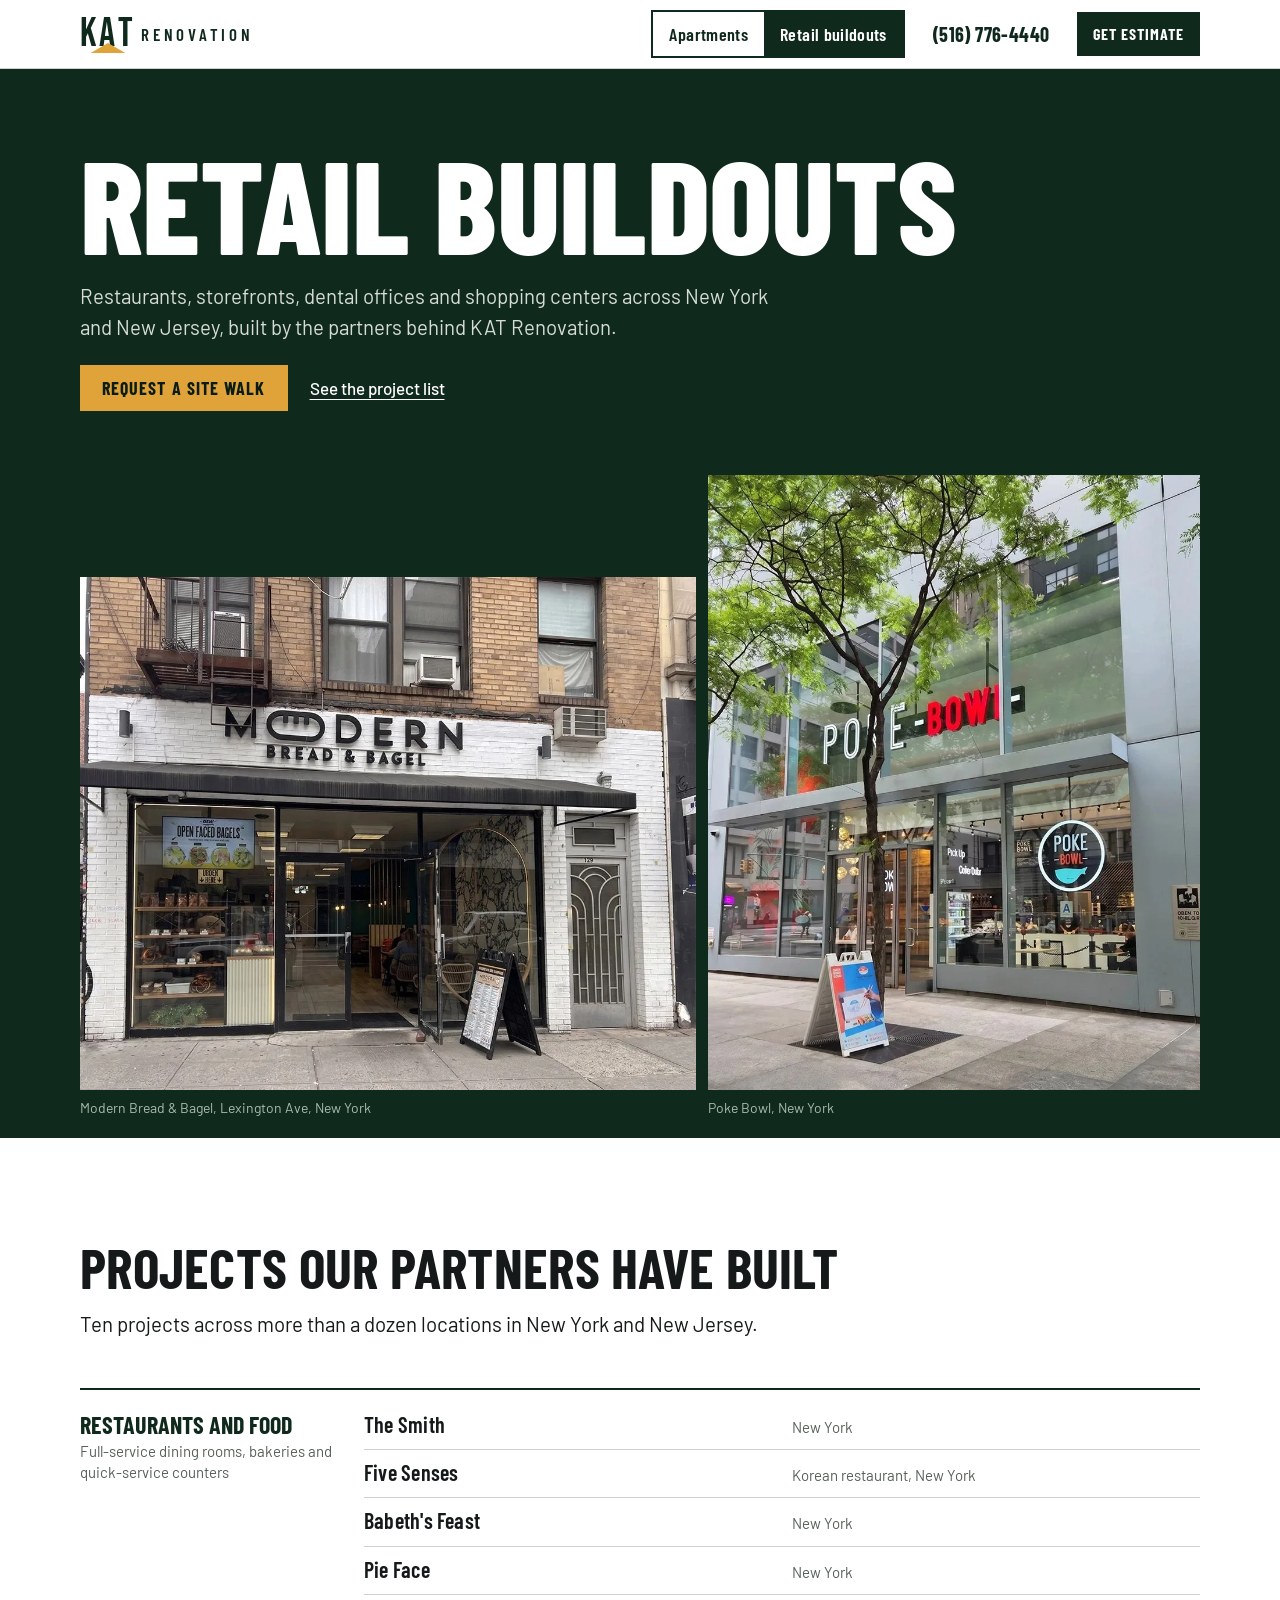
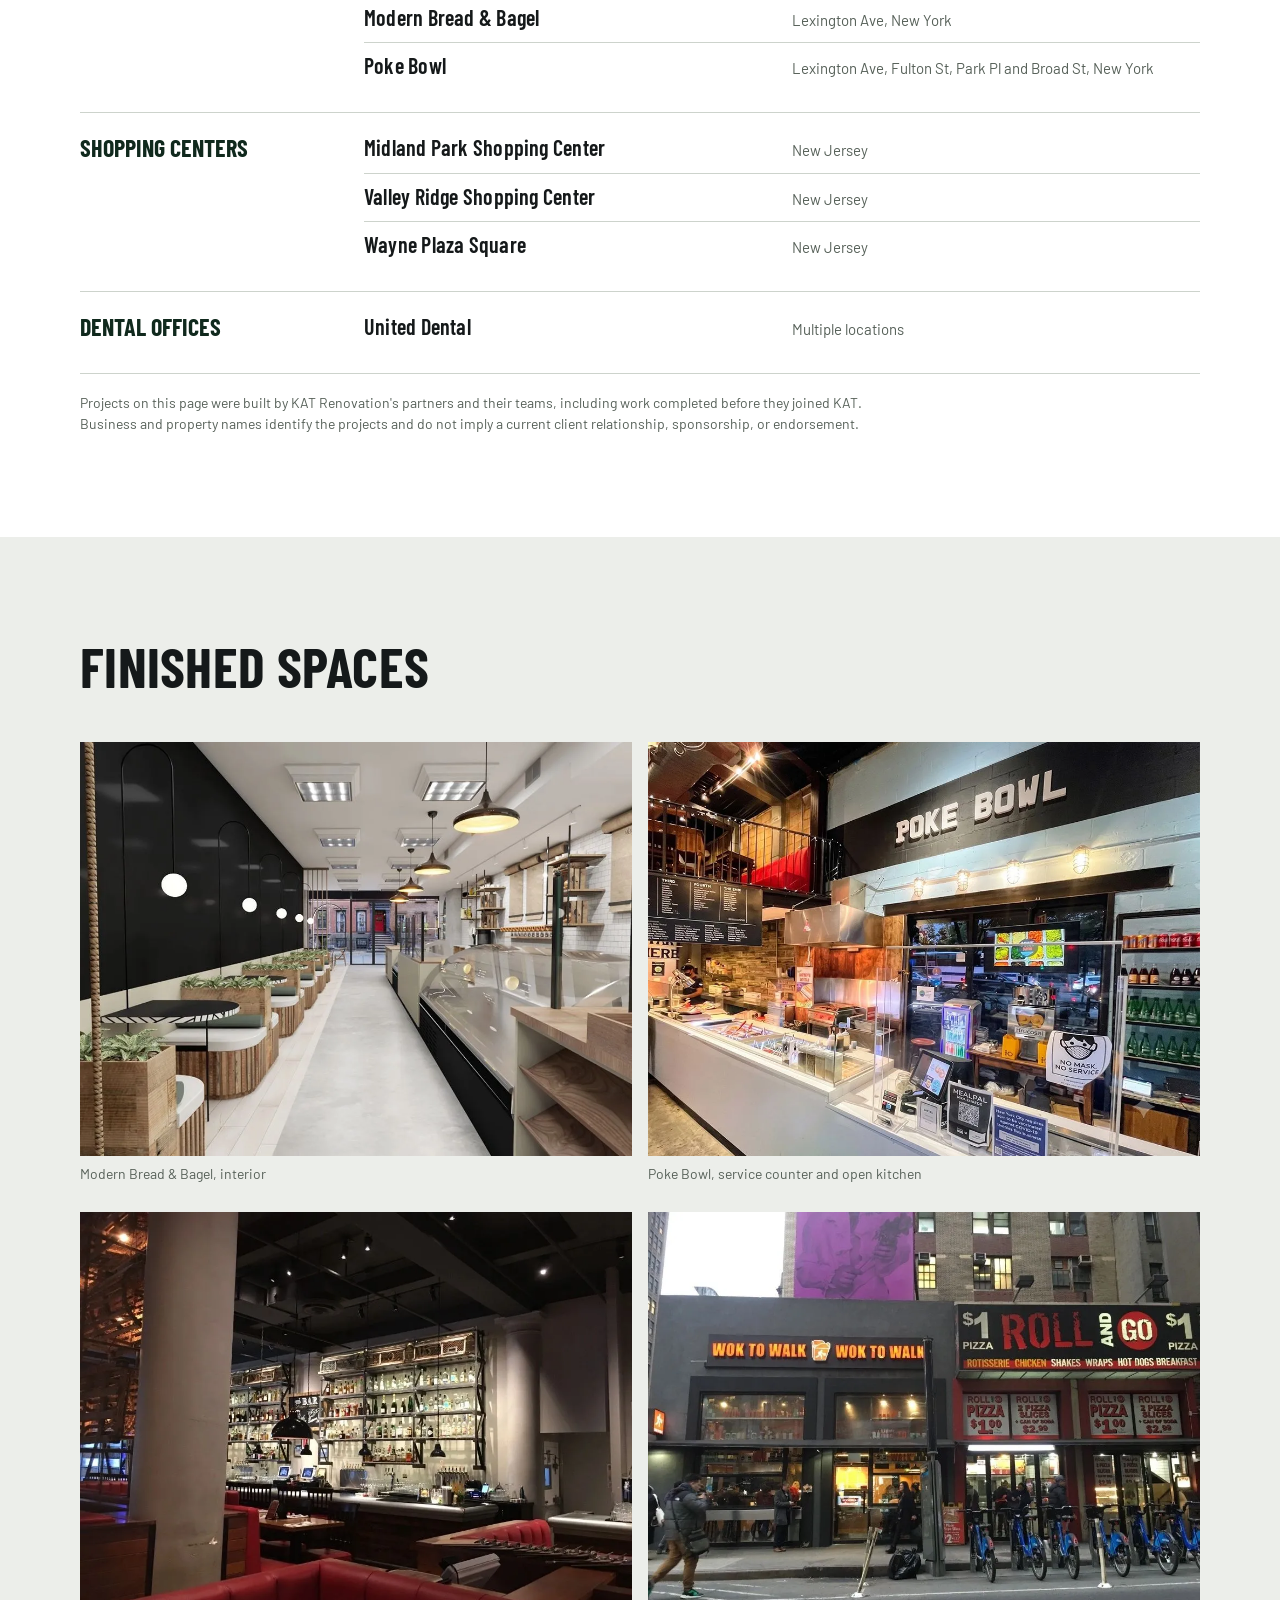
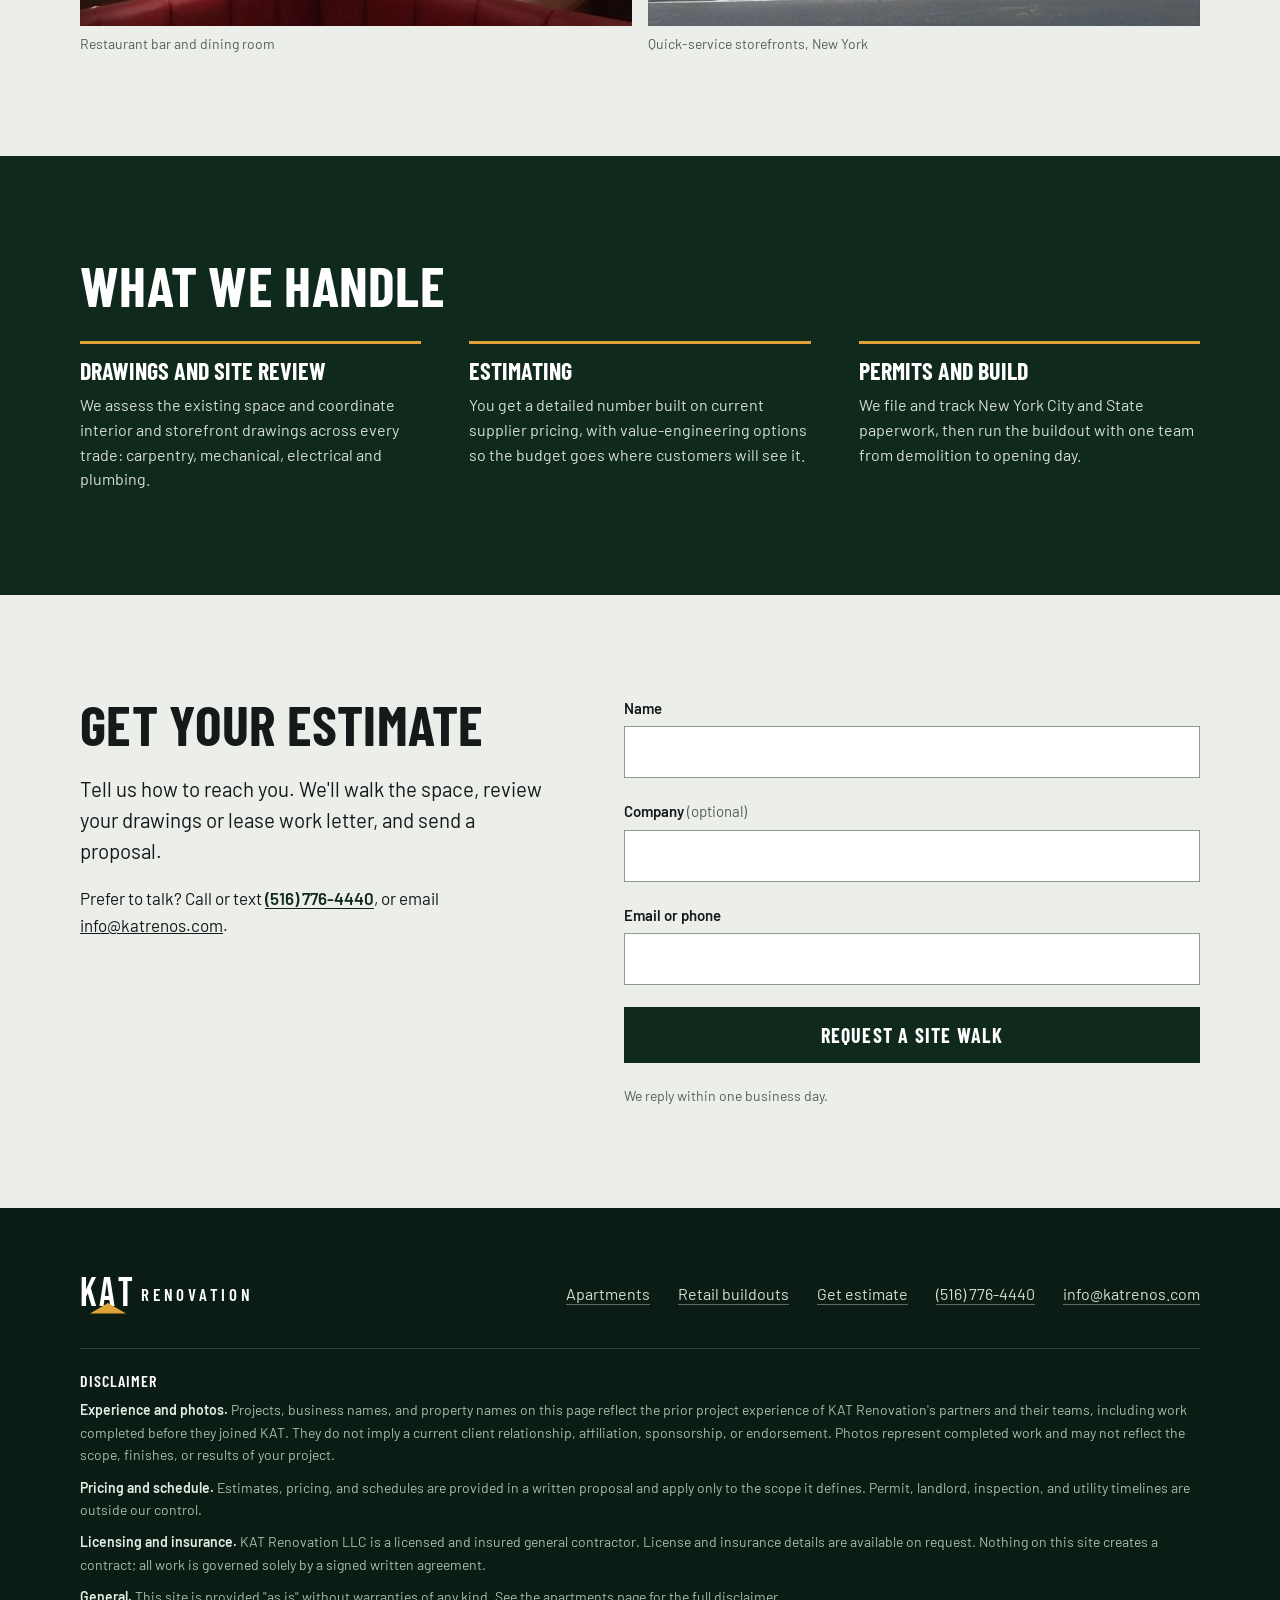
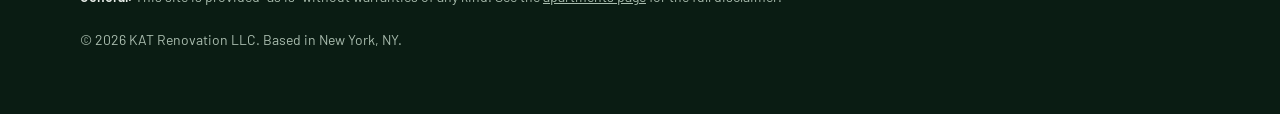
==== commit 7df8f630: "fix: 44px tap targets, larger calculator sliders, skip link, WebP photos, 14px small print Co-Author" ====
--- a/retail/index.html
+++ b/retail/index.html
@@ -11,7 +11,7 @@
 <meta property="og:description" content="Restaurant, storefront, dental office and shopping center buildouts across New York and New Jersey.">
 <meta property="og:url" content="https://katrenos.com/retail/">
 <meta property="og:type" content="website">
-<meta property="og:image" content="https://katrenos.com/images/og-card-2026.jpg">
+<meta property="og:image" content="https://katrenos.com/images/og-card-45.jpg">
 <meta property="og:image:width" content="1200">
 <meta property="og:image:height" content="630">
 <meta name="twitter:card" content="summary_large_image">
@@ -21,9 +21,10 @@
 <link rel="preconnect" href="https://fonts.googleapis.com">
 <link rel="preconnect" href="https://fonts.gstatic.com" crossorigin>
 <link href="https://fonts.googleapis.com/css2?family=Barlow:wght@400;500;600&family=Barlow+Condensed:wght@600;700;800&family=Bebas+Neue&display=swap" rel="stylesheet">
-<link rel="stylesheet" href="/styles.css?v=5">
+<link rel="stylesheet" href="/styles.css?v=6">
 </head>
 <body>
+<a class="skip" href="#main">Skip to content</a>
 
 <header class="site-header">
   <div class="wrap">
@@ -40,7 +41,7 @@
   </div>
 </header>
 
-<main>
+<main id="main">
 
 <section class="retail-hero">
   <div class="wrap">
@@ -54,11 +55,11 @@
     </div>
     <div class="retail-lead">
       <figure class="wide">
-        <img src="/images/retail/modern-bread-bagel-storefront.jpg" alt="Modern Bread and Bagel storefront with black awning and glass entry" width="1023" height="850">
+        <img src="/images/retail/modern-bread-bagel-storefront.webp" alt="Modern Bread and Bagel storefront with black awning and glass entry" width="1023" height="850">
         <figcaption>Modern Bread &amp; Bagel, Lexington Ave, New York</figcaption>
       </figure>
       <figure class="tall">
-        <img src="/images/retail/poke-bowl-entrance.jpg" alt="Poke Bowl restaurant with a double-height glass storefront" width="1023" height="1059">
+        <img src="/images/retail/poke-bowl-entrance.webp" alt="Poke Bowl restaurant with a double-height glass storefront" width="1023" height="1059">
         <figcaption>Poke Bowl, New York</figcaption>
       </figure>
     </div>
@@ -105,19 +106,19 @@
     <h2 class="h-section">Finished spaces</h2>
     <div class="gallery">
       <figure>
-        <img src="/images/retail/modern-bread-bagel-interior.jpg" alt="Bakery cafe interior with banquette seating, a display counter and pendant lights" loading="lazy" width="1023" height="767">
+        <img src="/images/retail/modern-bread-bagel-interior.webp" alt="Bakery cafe interior with banquette seating, a display counter and pendant lights" loading="lazy" width="1023" height="767">
         <figcaption>Modern Bread &amp; Bagel, interior</figcaption>
       </figure>
       <figure>
-        <img src="/images/retail/poke-bowl-counter.jpg" alt="Poke Bowl service counter with an open kitchen and mezzanine seating" loading="lazy" width="1023" height="794">
+        <img src="/images/retail/poke-bowl-counter.webp" alt="Poke Bowl service counter with an open kitchen and mezzanine seating" loading="lazy" width="1023" height="794">
         <figcaption>Poke Bowl, service counter and open kitchen</figcaption>
       </figure>
       <figure>
-        <img src="/images/retail/restaurant-bar.jpg" alt="Restaurant bar with a tall back-bar shelving wall and red leather booths" loading="lazy" width="1008" height="756">
+        <img src="/images/retail/restaurant-bar.webp" alt="Restaurant bar with a tall back-bar shelving wall and red leather booths" loading="lazy" width="1008" height="756">
         <figcaption>Restaurant bar and dining room</figcaption>
       </figure>
       <figure>
-        <img src="/images/retail/quick-service-storefronts.jpg" alt="Two adjoining quick-service storefronts on a Manhattan street" loading="lazy" width="1008" height="756">
+        <img src="/images/retail/quick-service-storefronts.webp" alt="Two adjoining quick-service storefronts on a Manhattan street" loading="lazy" width="1008" height="756">
         <figcaption>Quick-service storefronts, New York</figcaption>
       </figure>
     </div>
@@ -200,6 +201,6 @@
   <a href="#estimate" class="reach-main">Get estimate</a>
 </nav>
 
-<script src="/site.js?v=4" defer></script>
+<script src="/site.js?v=5" defer></script>
 </body>
 </html>
--- a/styles.css
+++ b/styles.css
@@ -329,3 +329,40 @@
 .promo .lede { color: #d5ddd6; }
 .promo-photos { display: grid; grid-template-columns: 1fr 1fr; gap: 12px; }
 .promo-photos img { width: 100%; aspect-ratio: 4 / 5; object-fit: cover; }
+
+/* Accessibility and touch pass */
+.skip {
+  position: absolute; left: 12px; top: -60px; z-index: 100;
+  padding: 12px 16px; background: var(--shed); color: #fff;
+  font: 700 18px/1 var(--display); letter-spacing: 0.04em; text-decoration: none;
+}
+.skip:focus { top: 12px; }
+main:focus { outline: none; }
+
+/* 44px minimum tap height */
+.tabs a { display: inline-flex; align-items: center; justify-content: center; min-height: 44px; }
+.btn--small { min-height: 44px; }
+.site-header .phone { display: inline-flex; align-items: center; min-height: 44px; }
+.hero-actions a.text { display: inline-flex; align-items: center; min-height: 44px; }
+.footer-nav { gap: 0 28px; }
+.footer-nav a { display: inline-flex; align-items: center; min-height: 44px; }
+.kat-logo { min-height: 44px; align-items: center; }
+.kat-logo .kat-word { align-self: center; }
+@media (max-width: 760px) { .site-header .phone { display: none; } }
+
+/* Thicker calculator sliders with a 28px thumb */
+.calc input[type="range"] {
+  -webkit-appearance: none; appearance: none;
+  height: 44px; margin: 0; background: transparent; cursor: pointer; touch-action: pan-y;
+}
+.calc input[type="range"]::-webkit-slider-runnable-track { height: 8px; background: linear-gradient(var(--gold), var(--gold)) 0 / var(--fill, 50%) 100% no-repeat, rgba(255, 255, 255, 0.22); }
+.calc input[type="range"]::-moz-range-track { height: 8px; background: rgba(255, 255, 255, 0.22); }
+.calc input[type="range"]::-moz-range-progress { height: 8px; background: var(--gold); }
+.calc input[type="range"]::-webkit-slider-thumb { -webkit-appearance: none; width: 28px; height: 28px; margin-top: -10px; border-radius: 50%; background: var(--gold); border: 3px solid #fff; }
+.calc input[type="range"]::-moz-range-thumb { width: 22px; height: 22px; border-radius: 50%; background: var(--gold); border: 3px solid #fff; }
+.calc-field { margin-top: 10px; }
+.calc h3 + .calc-field { margin-top: 18px; }
+
+/* Legible small print */
+.disclaimer { font-size: 14px; }
+.note, .legal { font-size: 14px; }
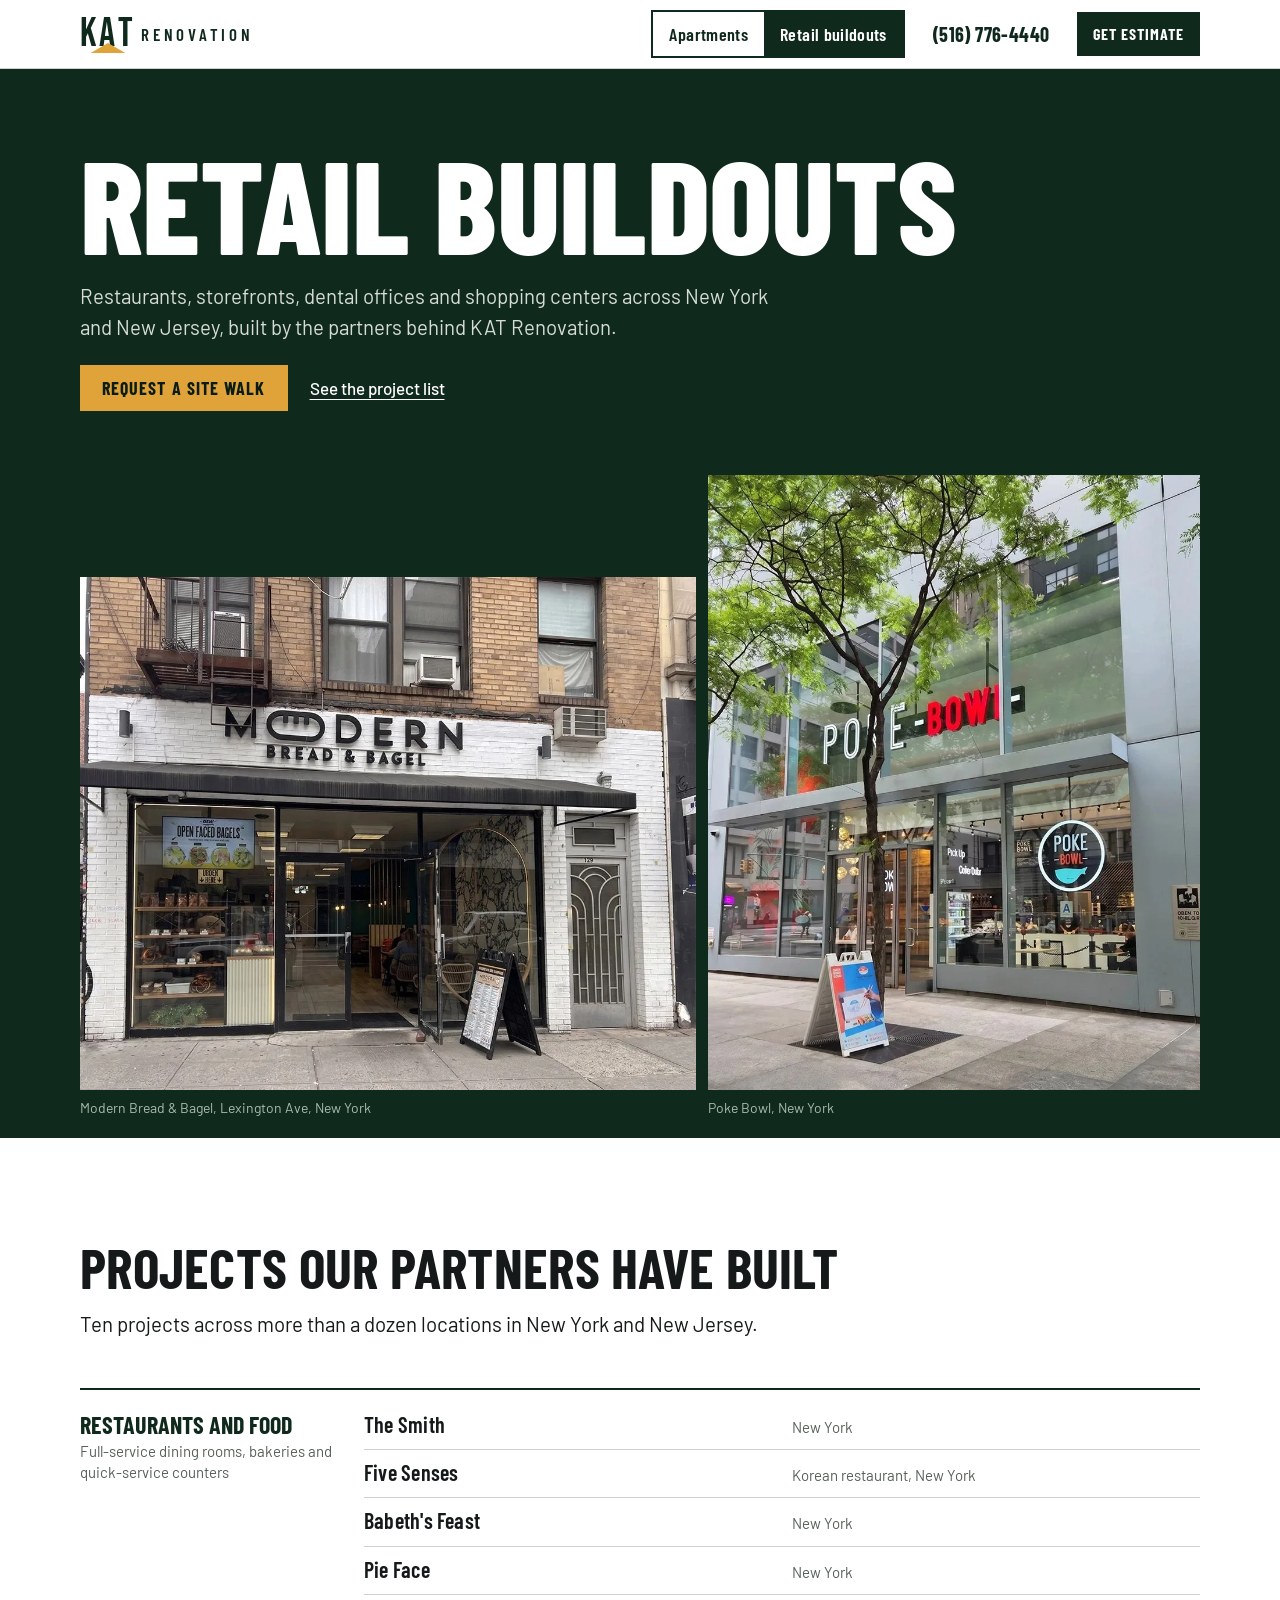
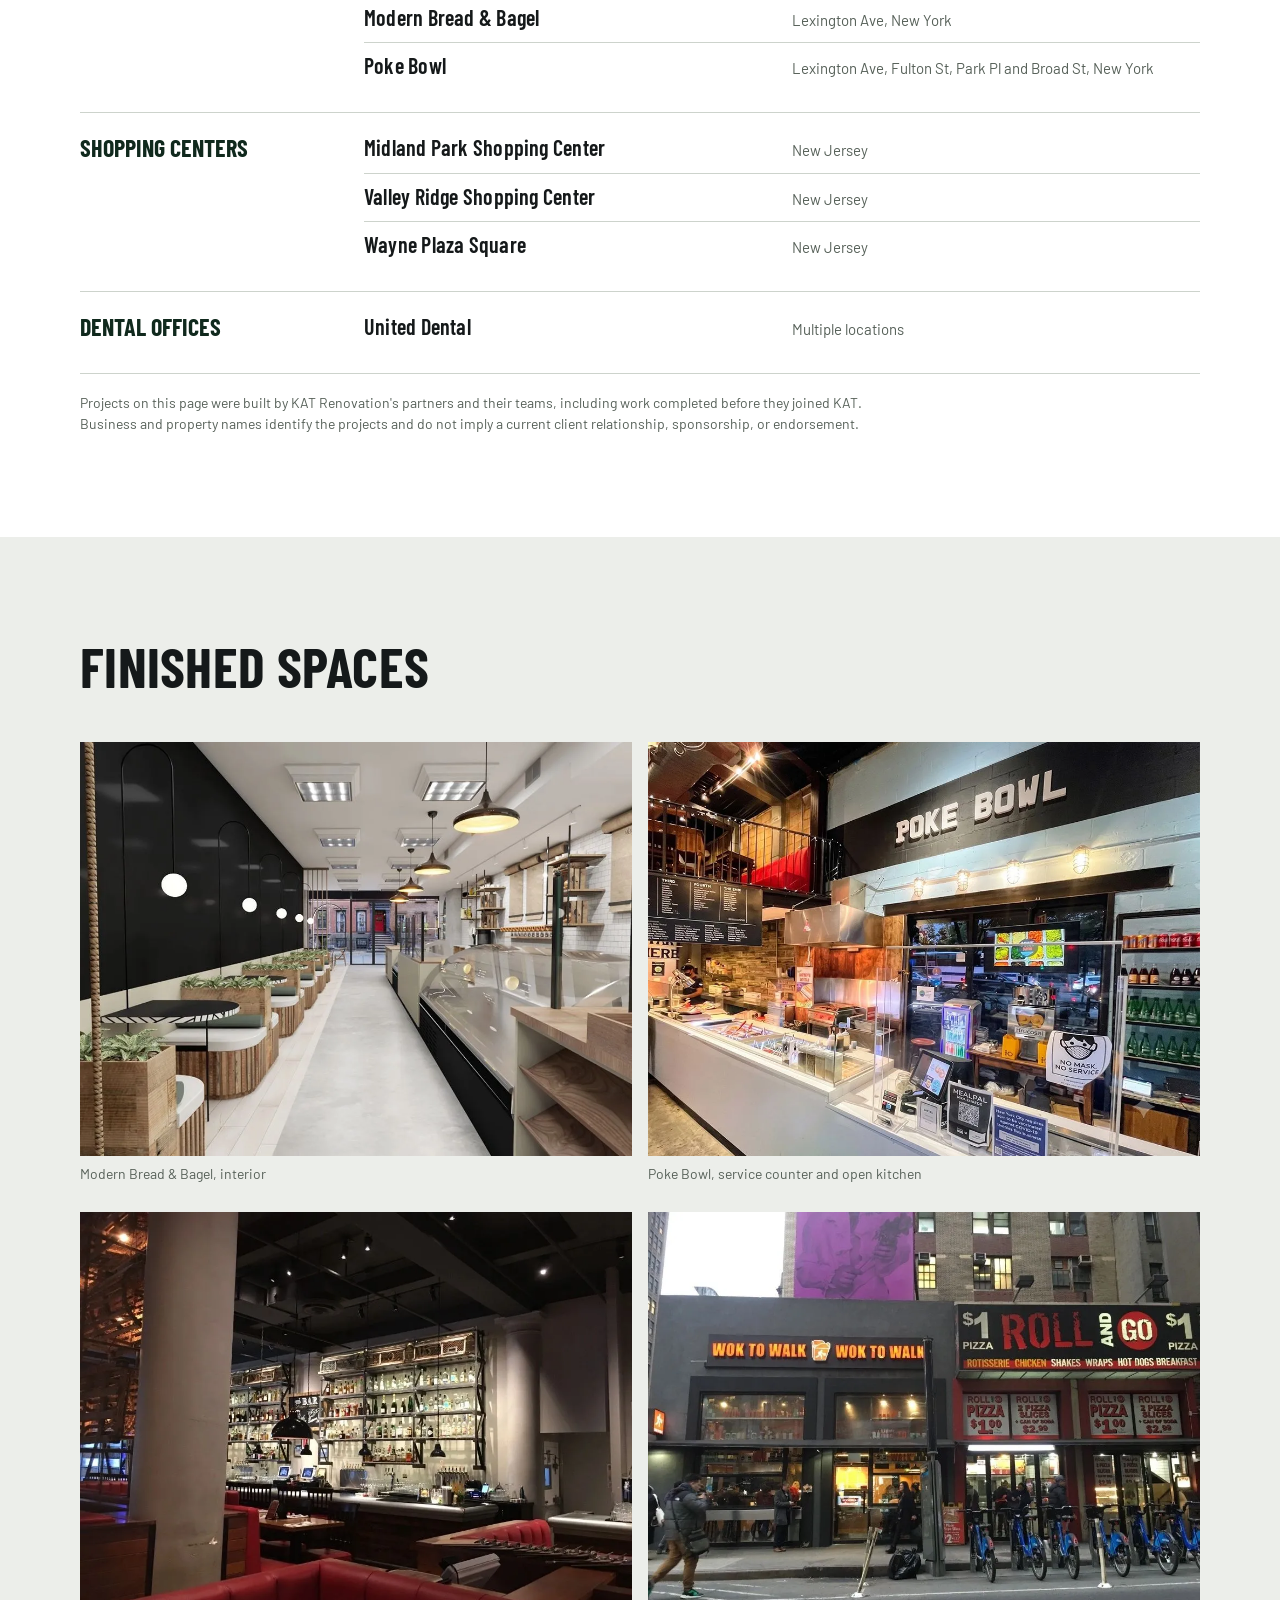
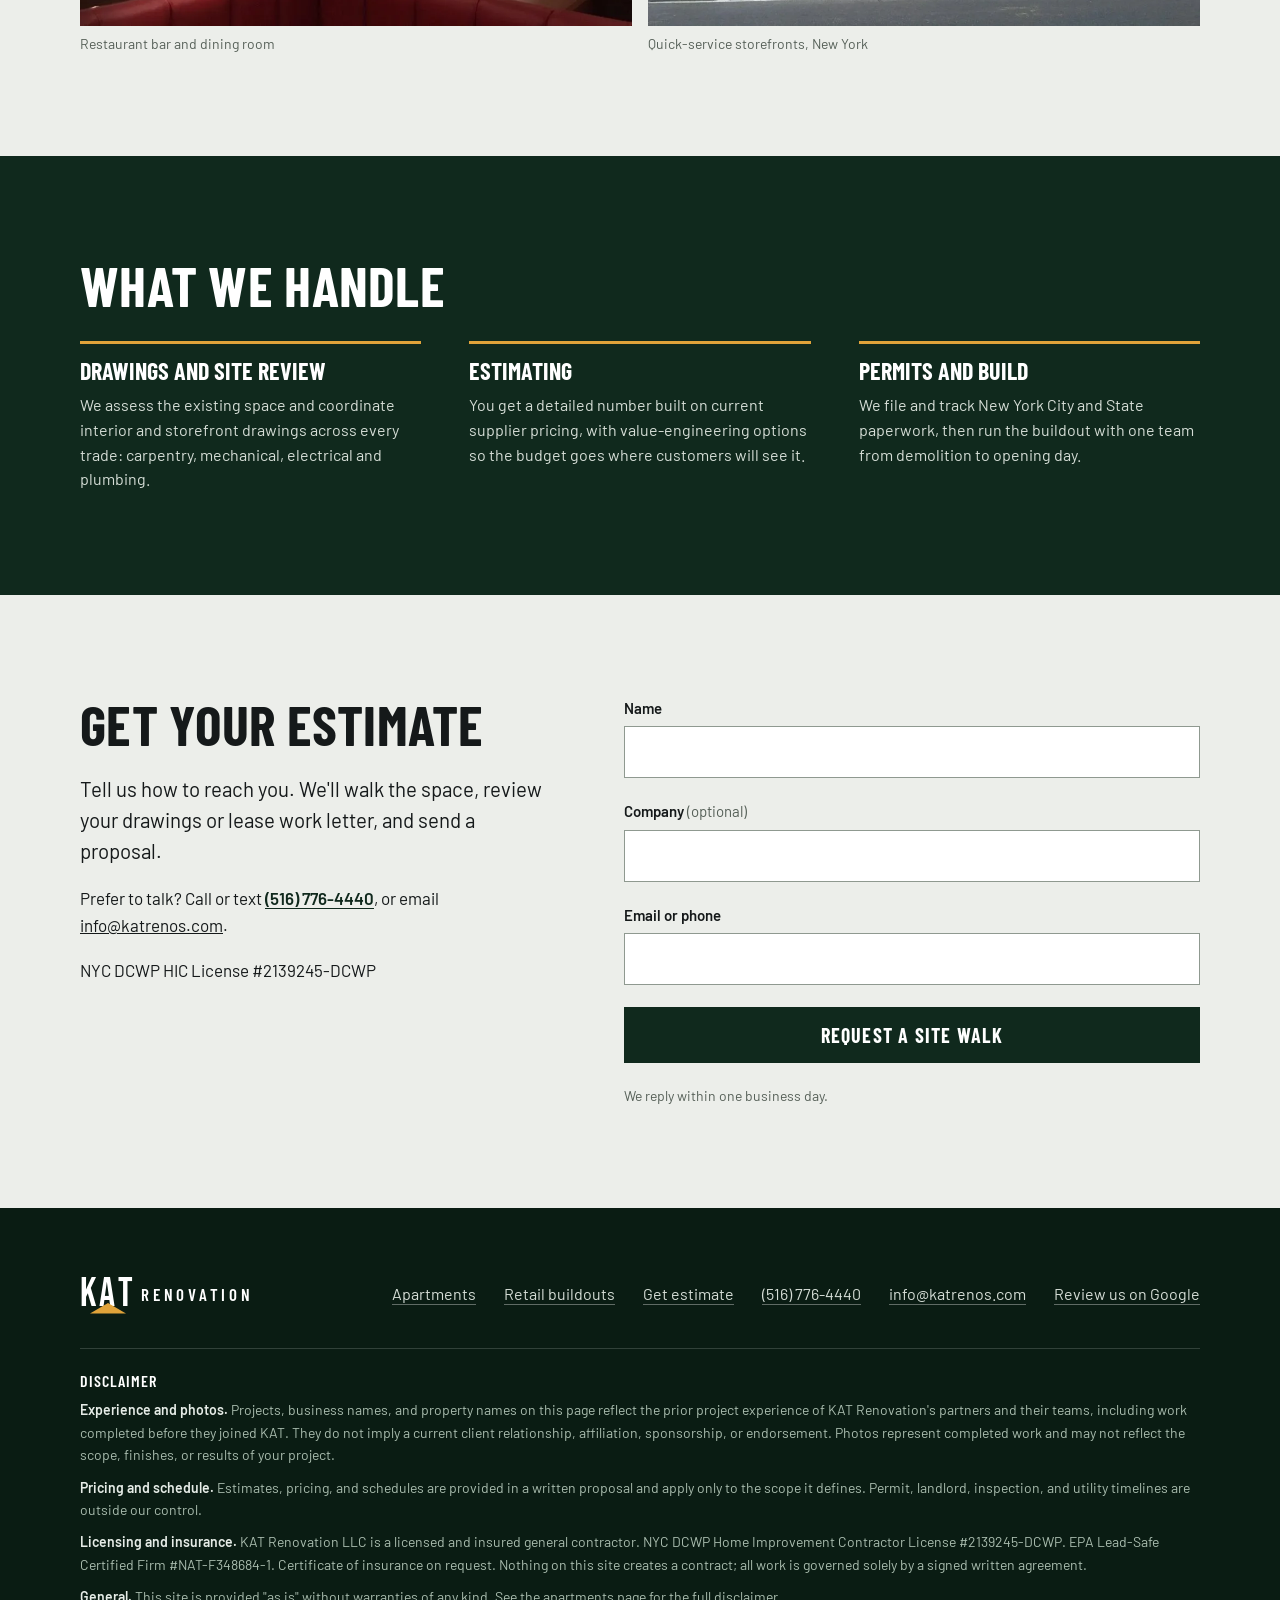
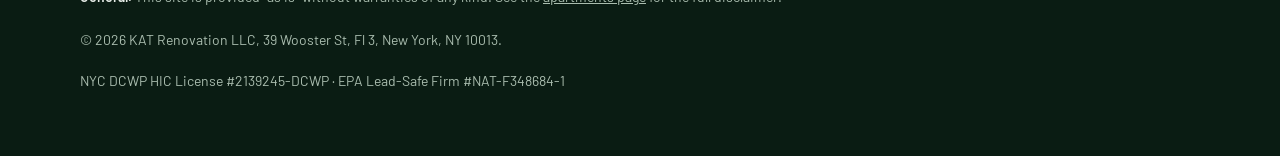
==== commit 2d38700c: "trust: license numbers, street address, Google review link, llms.txt Co-Authored-By: Claude Opus 5.5" ====
--- a/retail/index.html
+++ b/retail/index.html
@@ -3,8 +3,8 @@
 <head>
 <meta charset="utf-8">
 <meta name="viewport" content="width=device-width, initial-scale=1, viewport-fit=cover">
-<title>Retail Buildouts | KAT Renovation</title>
-<meta name="description" content="Restaurant, storefront, dental office and shopping center buildouts across New York and New Jersey, from the partners behind KAT Renovation.">
+<title>Retail Buildouts and Restaurant Construction in NYC | KAT Renovation</title>
+<meta name="description" content="Retail buildout contractor for restaurants, storefronts, dental offices and shopping centers in New York City and New Jersey. Drawings, estimating, permits and construction.">
 <link rel="canonical" href="https://katrenos.com/retail/">
 <meta property="og:site_name" content="KAT Renovation">
 <meta property="og:title" content="Retail Buildouts | KAT Renovation">
@@ -21,7 +21,7 @@
 <link rel="preconnect" href="https://fonts.googleapis.com">
 <link rel="preconnect" href="https://fonts.gstatic.com" crossorigin>
 <link href="https://fonts.googleapis.com/css2?family=Barlow:wght@400;500;600&family=Barlow+Condensed:wght@600;700;800&family=Bebas+Neue&display=swap" rel="stylesheet">
-<link rel="stylesheet" href="/styles.css?v=6">
+<link rel="stylesheet" href="/styles.css?v=7">
 </head>
 <body>
 <a class="skip" href="#main">Skip to content</a>
@@ -151,6 +151,7 @@
       <h2 class="h-section">Get your estimate</h2>
       <p class="lede">Tell us how to reach you. We'll walk the space, review your drawings or lease work letter, and send a proposal.</p>
       <p>Prefer to talk? Call or text <a class="tel" href="tel:+15167764440">(516) 776-4440</a>, or email <a href="mailto:info@katrenos.com">info@katrenos.com</a>.</p>
+      <p>NYC DCWP HIC License #2139245-DCWP</p>
     </div>
     <form class="form" id="estimateForm" action="https://formsubmit.co/info@katrenos.com" method="POST">
       <input type="hidden" name="_subject" value="New retail buildout request from katrenos.com">
@@ -182,16 +183,18 @@
         <a href="#estimate">Get estimate</a>
         <a href="tel:+15167764440">(516) 776-4440</a>
         <a href="mailto:info@katrenos.com">info@katrenos.com</a>
+        <a href="https://g.page/r/CdDJ072TU0iWEBM/review" rel="noopener" target="_blank">Review us on Google</a>
       </nav>
     </div>
     <div class="disclaimer">
       <h2>Disclaimer</h2>
       <p><strong>Experience and photos.</strong> Projects, business names, and property names on this page reflect the prior project experience of KAT Renovation's partners and their teams, including work completed before they joined KAT. They do not imply a current client relationship, affiliation, sponsorship, or endorsement. Photos represent completed work and may not reflect the scope, finishes, or results of your project.</p>
       <p><strong>Pricing and schedule.</strong> Estimates, pricing, and schedules are provided in a written proposal and apply only to the scope it defines. Permit, landlord, inspection, and utility timelines are outside our control.</p>
-      <p><strong>Licensing and insurance.</strong> KAT Renovation LLC is a licensed and insured general contractor. License and insurance details are available on request. Nothing on this site creates a contract; all work is governed solely by a signed written agreement.</p>
+      <p><strong>Licensing and insurance.</strong> KAT Renovation LLC is a licensed and insured general contractor. NYC DCWP Home Improvement Contractor License #2139245-DCWP. EPA Lead-Safe Certified Firm #NAT-F348684-1. Certificate of insurance on request. Nothing on this site creates a contract; all work is governed solely by a signed written agreement.</p>
       <p><strong>General.</strong> This site is provided "as is" without warranties of any kind. See the <a href="/#estimate">apartments page</a> for the full disclaimer.</p>
     </div>
-    <p class="legal">&copy; 2026 KAT Renovation LLC. Based in New York, NY.</p>
+    <p class="legal">&copy; 2026 KAT Renovation LLC, 39 Wooster St, Fl 3, New York, NY 10013.</p>
+    <p class="legal">NYC DCWP HIC License #2139245-DCWP &middot; EPA Lead-Safe Firm #NAT-F348684-1</p>
   </div>
 </footer>
 
--- a/styles.css
+++ b/styles.css
@@ -366,3 +366,18 @@
 /* Legible small print */
 .disclaimer { font-size: 14px; }
 .note, .legal { font-size: 14px; }
+
+/* FAQ */
+.faq-grid { display: grid; gap: clamp(24px, 5vw, 72px); align-items: start; }
+@media (min-width: 900px) { .faq-grid { grid-template-columns: minmax(0, 4fr) minmax(0, 7fr); } }
+.faq { border-top: 2px solid var(--shed); }
+.faq details { border-bottom: 1px solid var(--rule); }
+.faq summary {
+  display: flex; align-items: center; justify-content: space-between; gap: 16px;
+  min-height: 56px; padding: 12px 0; cursor: pointer; list-style: none;
+  font: 600 22px/1.2 var(--display); letter-spacing: 0.01em; color: var(--shed);
+}
+.faq summary::-webkit-details-marker { display: none; }
+.faq summary::after { content: "+"; flex: none; font: 600 28px/1 var(--display); color: var(--shed); }
+.faq details[open] summary::after { content: "\2212"; }
+.faq details p { padding: 0 0 18px; max-width: 40em; }
